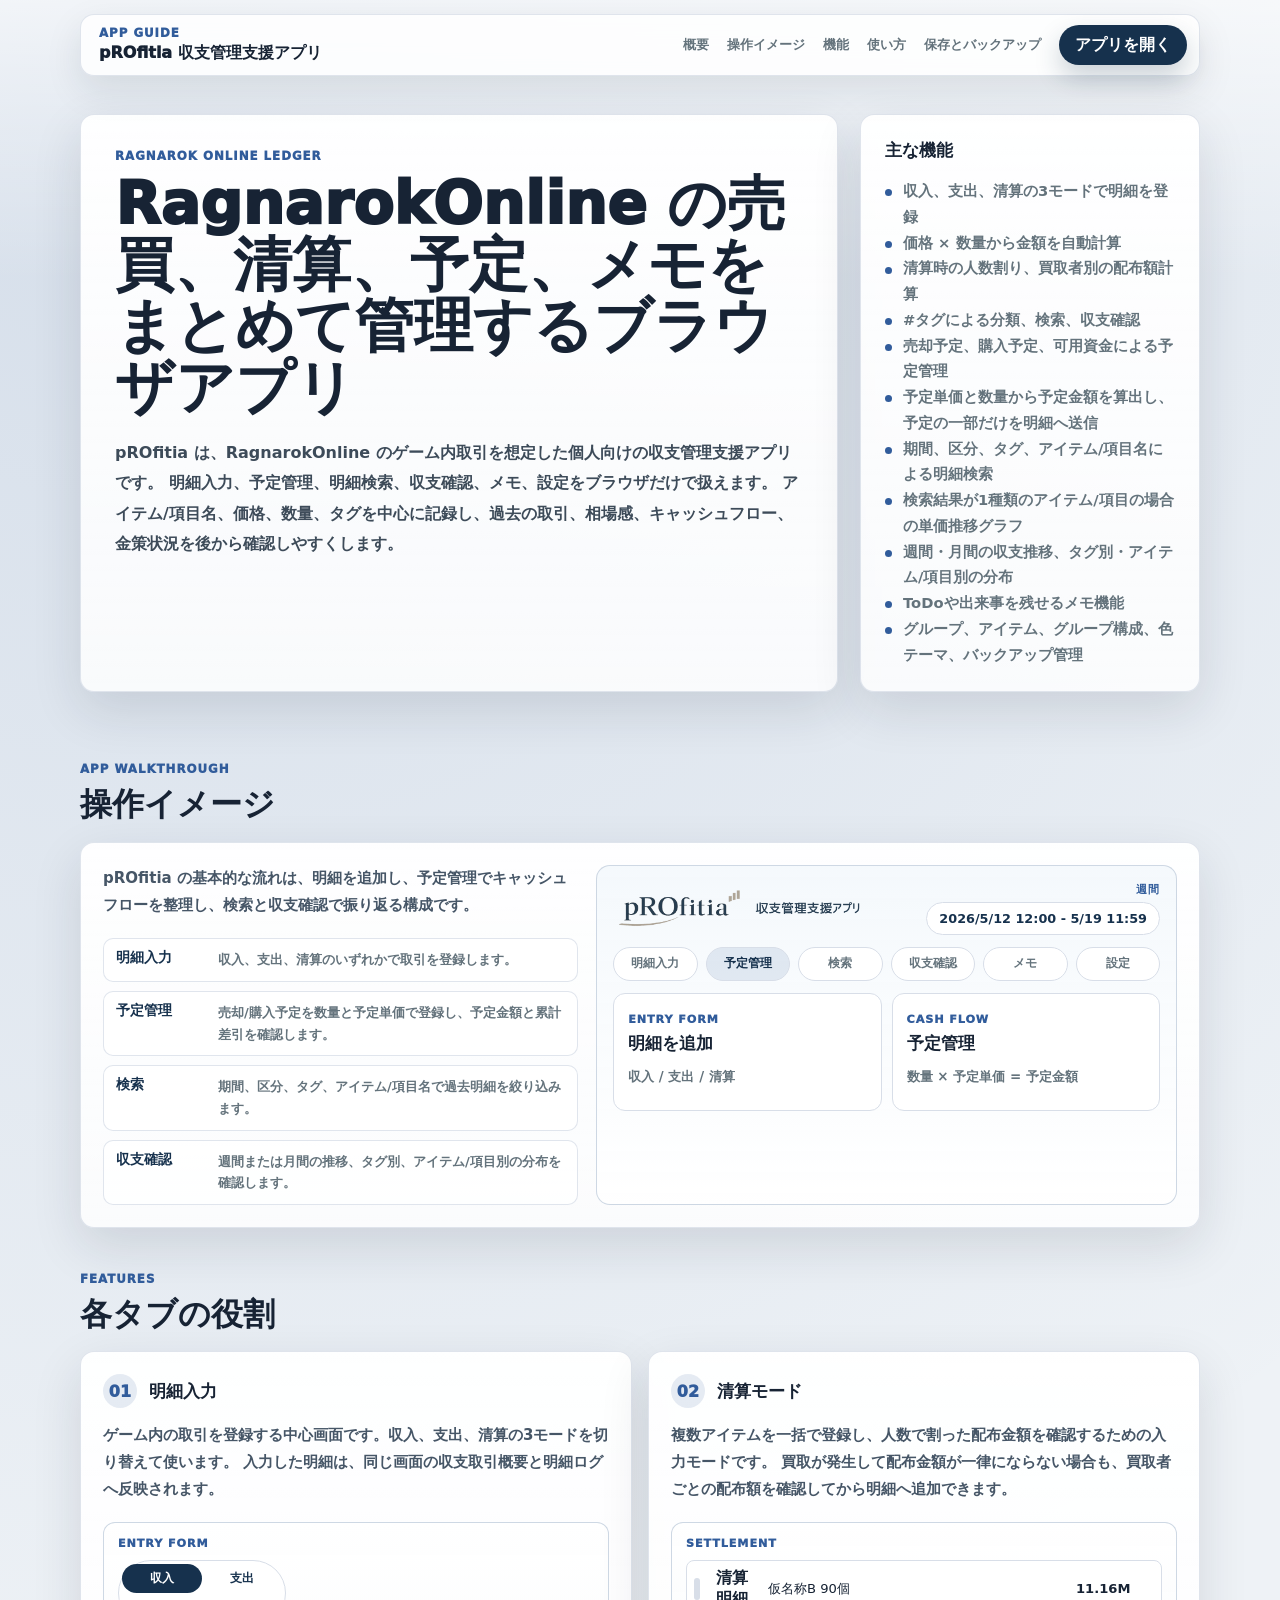
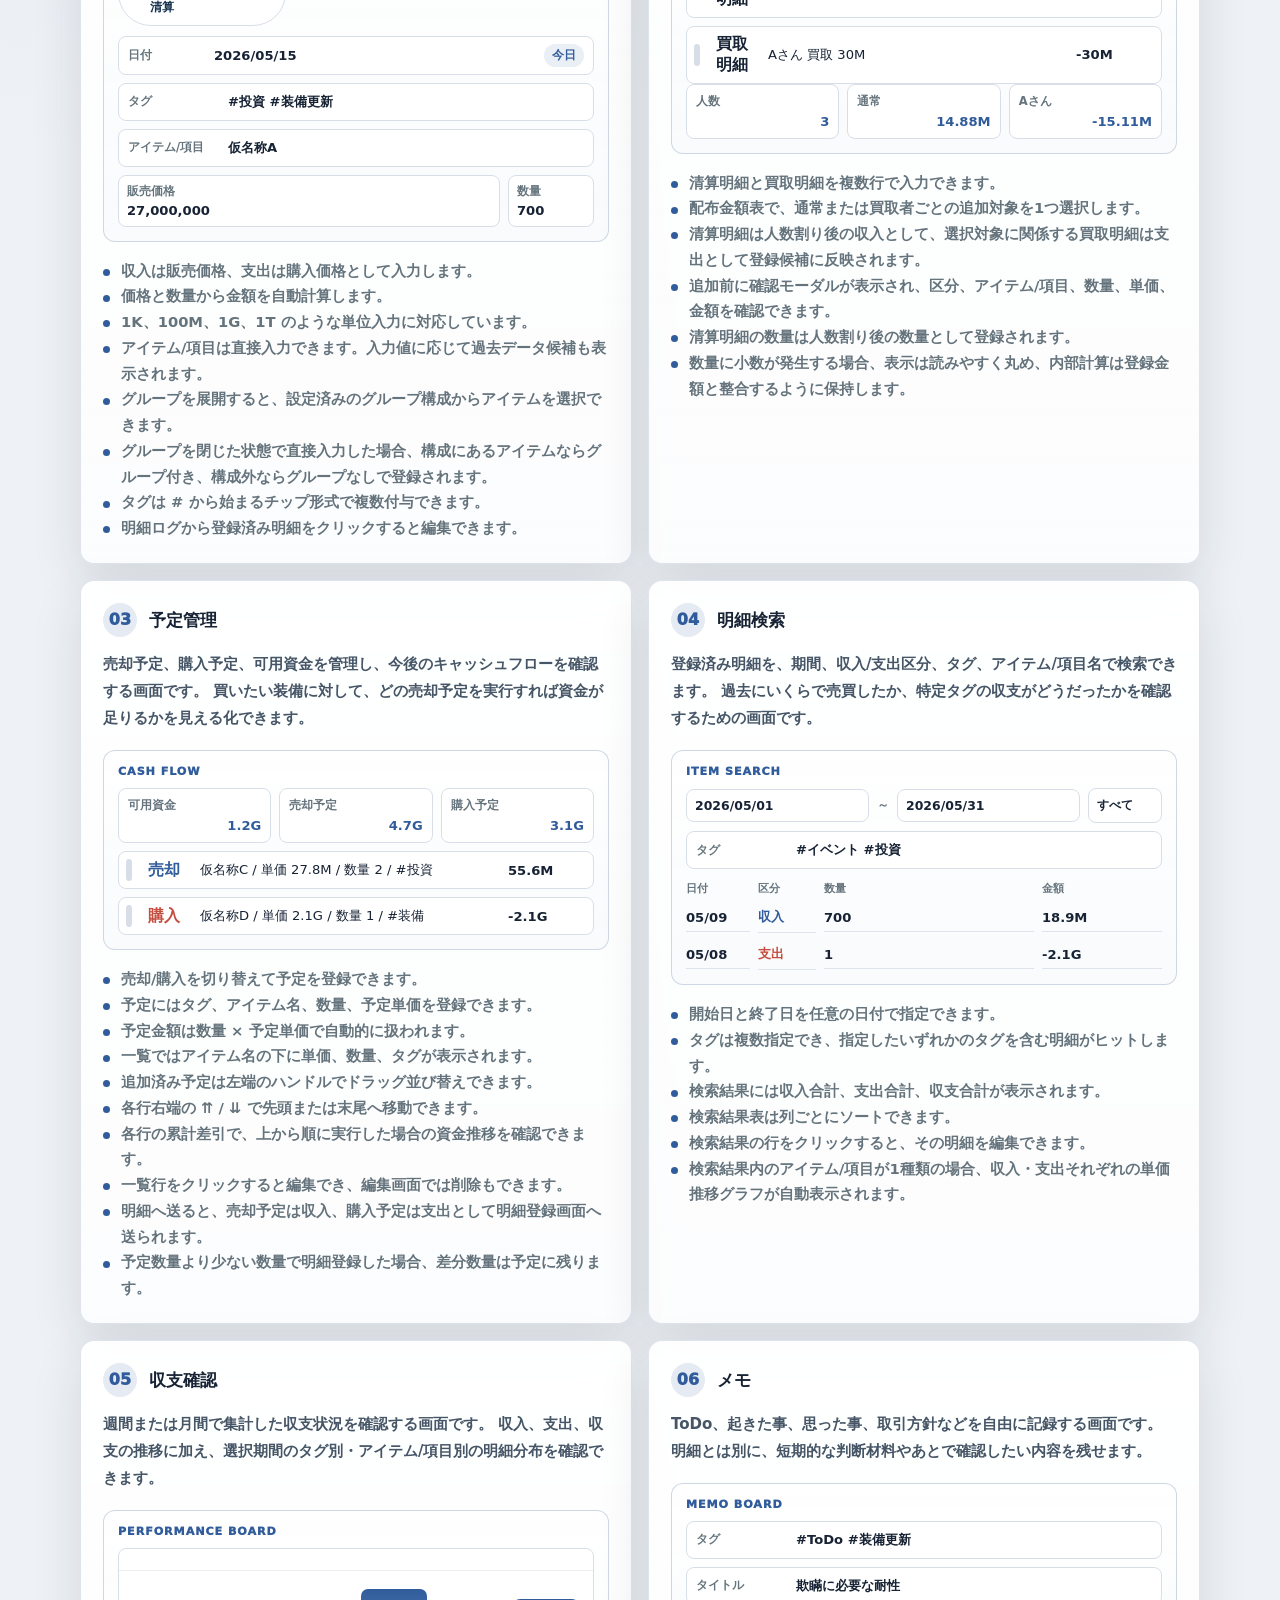
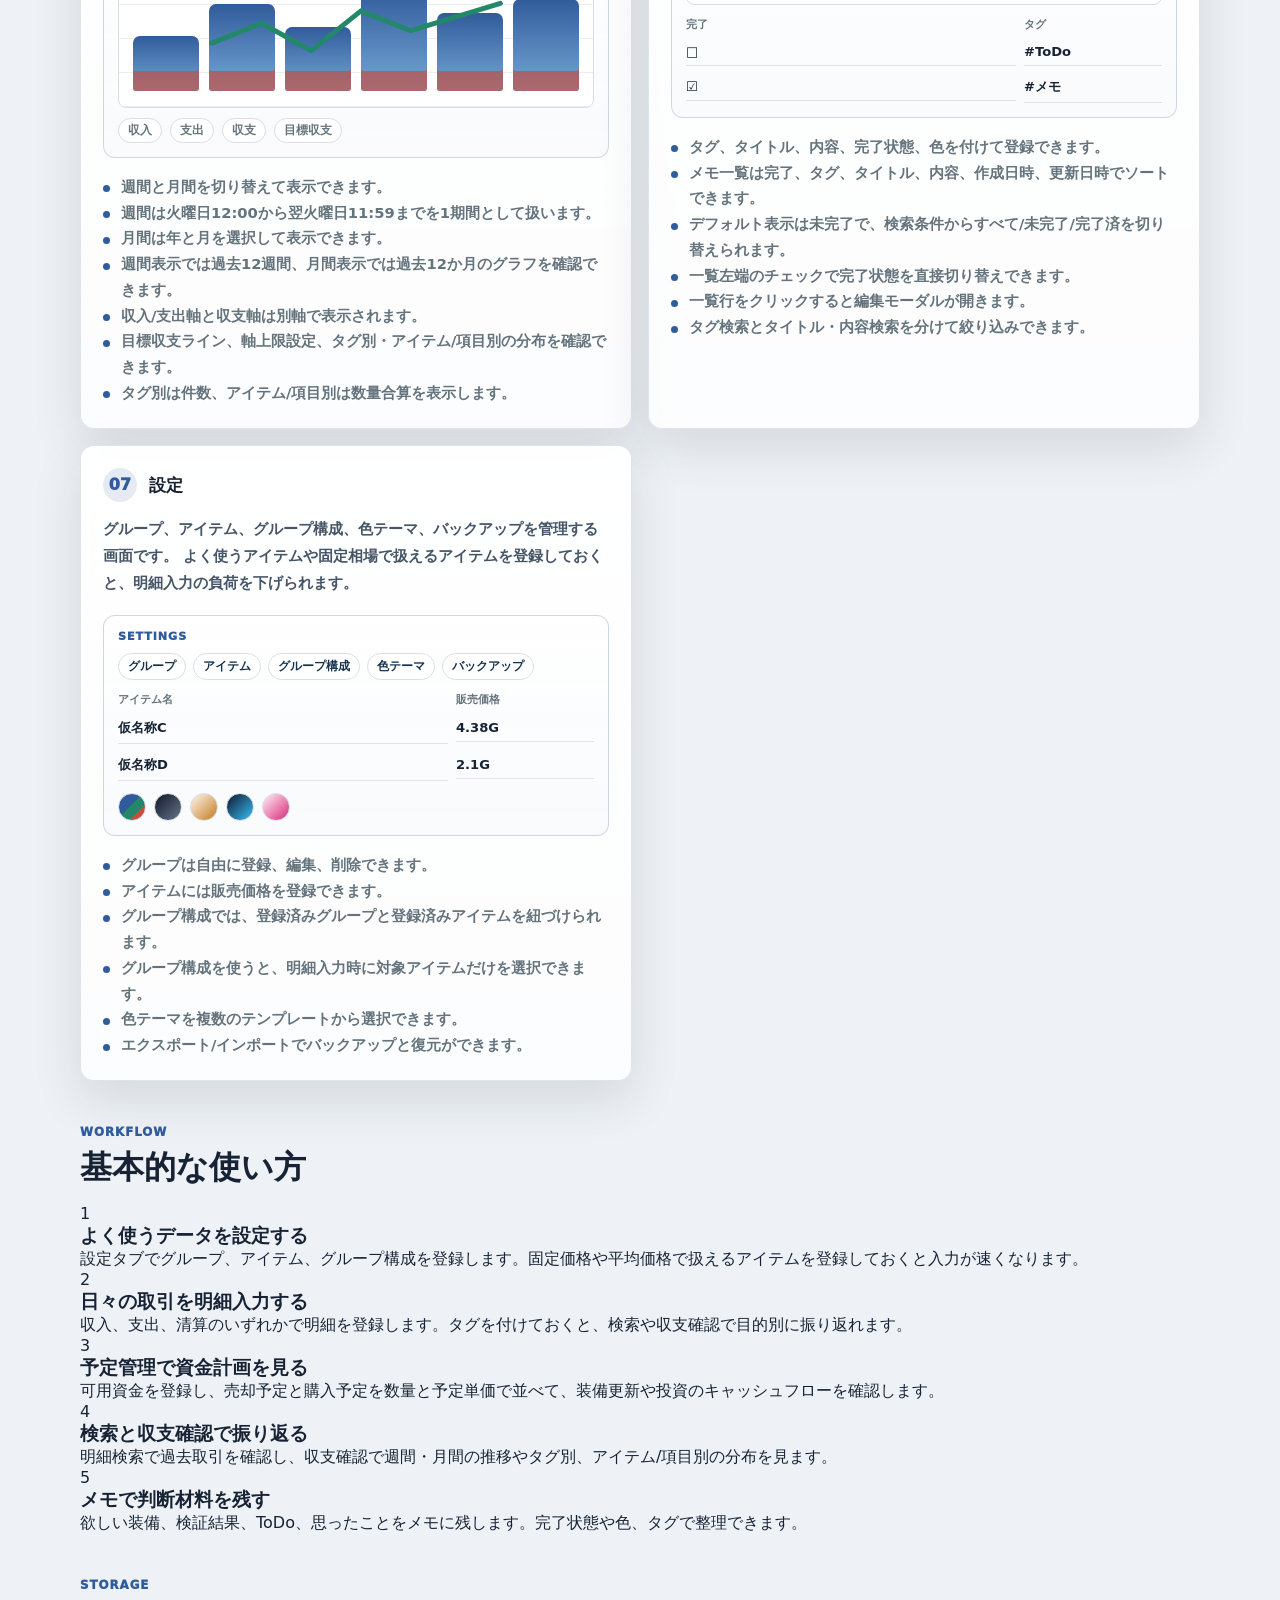
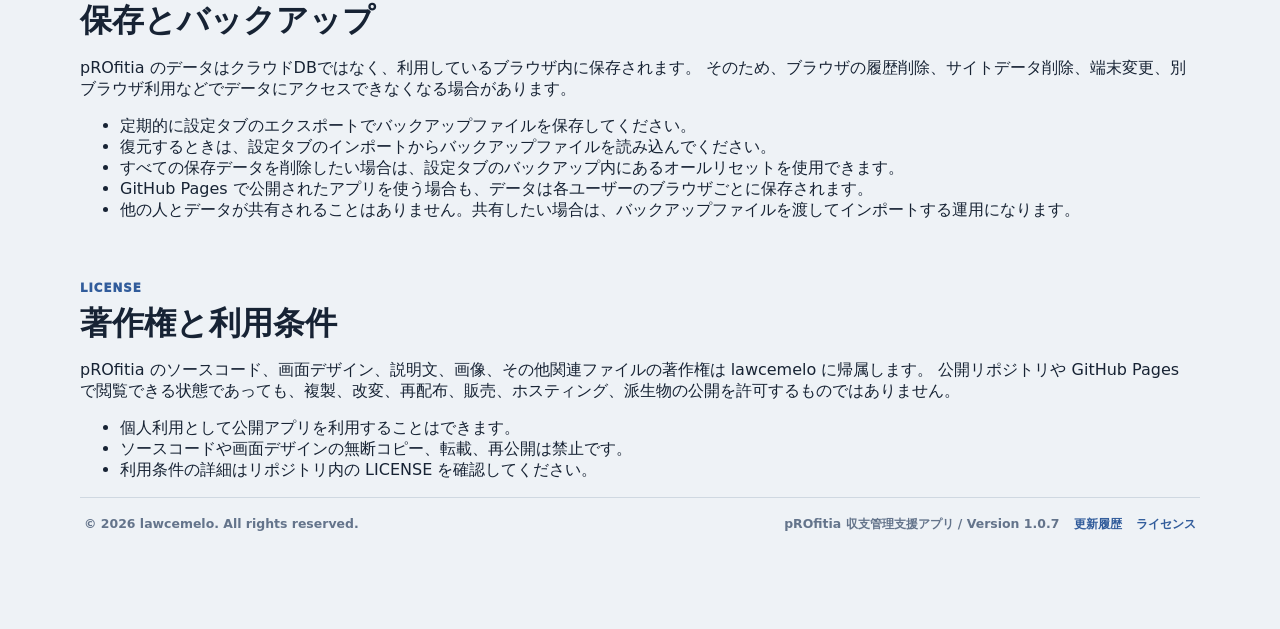
==== guide.html @ bfc89ab7 "Release version 1.0.7" ====
<!doctype html>
<html lang="ja">
  <head>
    <meta charset="utf-8" />
    <meta name="viewport" content="width=device-width, initial-scale=1" />
    <title>pROfitia 収支管理支援アプリ | 機能説明</title>
    <meta name="description" content="pROfitia 収支管理支援アプリの機能説明ページです。明細入力、予定管理、検索、収支確認、メモ、設定の使い方を確認できます。" />
    <meta property="og:title" content="pROfitia 収支管理支援アプリ | 機能説明" />
    <meta property="og:description" content="pROfitia 収支管理支援アプリの機能説明ページです。明細入力、予定管理、検索、収支確認、メモ、設定の使い方を確認できます。" />
    <meta property="og:type" content="website" />
    <meta property="og:url" content="https://lawcemelo.github.io/pROfitia/guide.html" />
    <meta property="og:image" content="https://lawcemelo.github.io/pROfitia/assets/ogp.png" />
    <meta property="og:image:width" content="1200" />
    <meta property="og:image:height" content="800" />
    <meta name="twitter:card" content="summary_large_image" />
    <meta name="twitter:title" content="pROfitia 収支管理支援アプリ | 機能説明" />
    <meta name="twitter:description" content="pROfitia 収支管理支援アプリの機能説明ページです。明細入力、予定管理、検索、収支確認、メモ、設定の使い方を確認できます。" />
    <meta name="twitter:image" content="https://lawcemelo.github.io/pROfitia/assets/ogp.png" />
    <link rel="icon" href="favicon.svg" type="image/svg+xml" />
    <link rel="stylesheet" href="lp.css" />
  </head>
  <body>
    <header class="guide-header">
      <a class="guide-brand" href="guide.html">
        <span>APP GUIDE</span>
        pROfitia 収支管理支援アプリ
      </a>
      <nav class="guide-nav" aria-label="機能説明メニュー">
        <a href="#overview">概要</a>
        <a href="#demo">操作イメージ</a>
        <a href="#features">機能</a>
        <a href="#workflow">使い方</a>
        <a href="#storage">保存とバックアップ</a>
      </nav>
      <a class="open-app-button" href="index.html">アプリを開く</a>
    </header>

    <main class="guide-shell">
      <section class="guide-hero" id="overview">
        <div class="guide-title">
          <p class="eyebrow">RAGNAROK ONLINE LEDGER</p>
          <h1>RagnarokOnline の売買、清算、予定、メモをまとめて管理するブラウザアプリ</h1>
          <p>
            pROfitia は、RagnarokOnline のゲーム内取引を想定した個人向けの収支管理支援アプリです。
            明細入力、予定管理、明細検索、収支確認、メモ、設定をブラウザだけで扱えます。
            アイテム/項目名、価格、数量、タグを中心に記録し、過去の取引、相場感、キャッシュフロー、金策状況を後から確認しやすくします。
          </p>
        </div>
        <aside class="quick-index" aria-label="主な機能">
          <h2>主な機能</h2>
          <ul>
            <li>収入、支出、清算の3モードで明細を登録</li>
            <li>価格 × 数量から金額を自動計算</li>
            <li>清算時の人数割り、買取者別の配布額計算</li>
            <li>#タグによる分類、検索、収支確認</li>
            <li>売却予定、購入予定、可用資金による予定管理</li>
            <li>予定単価と数量から予定金額を算出し、予定の一部だけを明細へ送信</li>
            <li>期間、区分、タグ、アイテム/項目名による明細検索</li>
            <li>検索結果が1種類のアイテム/項目の場合の単価推移グラフ</li>
            <li>週間・月間の収支推移、タグ別・アイテム/項目別の分布</li>
            <li>ToDoや出来事を残せるメモ機能</li>
            <li>グループ、アイテム、グループ構成、色テーマ、バックアップ管理</li>
          </ul>
        </aside>
      </section>

      <section class="guide-section" id="demo">
        <div class="section-heading">
          <p class="eyebrow">APP WALKTHROUGH</p>
          <h2>操作イメージ</h2>
        </div>
        <div class="demo-panel">
          <div>
            <p>
              pROfitia の基本的な流れは、明細を追加し、予定管理でキャッシュフローを整理し、検索と収支確認で振り返る構成です。
            </p>
            <ol class="demo-steps">
              <li><b>明細入力</b><span>収入、支出、清算のいずれかで取引を登録します。</span></li>
              <li><b>予定管理</b><span>売却/購入予定を数量と予定単価で登録し、予定金額と累計差引を確認します。</span></li>
              <li><b>検索</b><span>期間、区分、タグ、アイテム/項目名で過去明細を絞り込みます。</span></li>
              <li><b>収支確認</b><span>週間または月間の推移、タグ別、アイテム/項目別の分布を確認します。</span></li>
            </ol>
          </div>
          <div class="demo-app-frame" aria-label="アプリ画面だけを切り出した操作イメージ">
            <div class="demo-app-header">
              <img src="assets/profitia-title.png" alt="pROfitia" />
              <div><span>週間</span><b>2026/5/12 12:00 - 5/19 11:59</b></div>
            </div>
            <div class="demo-tabs">
              <b>明細入力</b><b>予定管理</b><b>検索</b><b>収支確認</b><b>メモ</b><b>設定</b>
            </div>
            <div class="demo-grid">
              <section>
                <small>ENTRY FORM</small>
                <strong>明細を追加</strong>
                <p>収入 / 支出 / 清算</p>
              </section>
              <section>
                <small>CASH FLOW</small>
                <strong>予定管理</strong>
                <p>数量 × 予定単価 = 予定金額</p>
              </section>
            </div>
          </div>
        </div>
      </section>

      <section class="guide-section" id="features">
        <div class="section-heading">
          <p class="eyebrow">FEATURES</p>
          <h2>各タブの役割</h2>
        </div>

        <div class="tab-guide-grid">
          <article class="guide-card">
            <div class="card-head">
              <span>01</span>
              <h3>明細入力</h3>
            </div>
            <p>
              ゲーム内の取引を登録する中心画面です。収入、支出、清算の3モードを切り替えて使います。
              入力した明細は、同じ画面の収支取引概要と明細ログへ反映されます。
            </p>
            <div class="ui-shot entry-shot" aria-label="明細入力画面のイメージ">
              <div class="shot-title">ENTRY FORM</div>
              <div class="shot-toggle"><b>収入</b><span>支出</span><span>清算</span></div>
              <div class="shot-row"><span>日付</span><b>2026/05/15</b><em>今日</em></div>
              <div class="shot-row wide"><span>タグ</span><b>#投資 #装備更新</b></div>
              <div class="shot-row wide"><span>アイテム/項目</span><b>仮名称A</b></div>
              <div class="shot-split">
                <div><span>販売価格</span><b>27,000,000</b></div>
                <div><span>数量</span><b>700</b></div>
              </div>
            </div>
            <ul>
              <li>収入は販売価格、支出は購入価格として入力します。</li>
              <li>価格と数量から金額を自動計算します。</li>
              <li>1K、100M、1G、1T のような単位入力に対応しています。</li>
              <li>アイテム/項目は直接入力できます。入力値に応じて過去データ候補も表示されます。</li>
              <li>グループを展開すると、設定済みのグループ構成からアイテムを選択できます。</li>
              <li>グループを閉じた状態で直接入力した場合、構成にあるアイテムならグループ付き、構成外ならグループなしで登録されます。</li>
              <li>タグは # から始まるチップ形式で複数付与できます。</li>
              <li>明細ログから登録済み明細をクリックすると編集できます。</li>
            </ul>
          </article>

          <article class="guide-card">
            <div class="card-head">
              <span>02</span>
              <h3>清算モード</h3>
            </div>
            <p>
              複数アイテムを一括で登録し、人数で割った配布金額を確認するための入力モードです。
              買取が発生して配布金額が一律にならない場合も、買取者ごとの配布額を確認してから明細へ追加できます。
            </p>
            <div class="ui-shot plan-shot" aria-label="清算モードのイメージ">
              <div class="shot-title">SETTLEMENT</div>
              <div class="shot-plan-row"><i></i><b>清算明細</b><span>仮名称B 90個</span><strong>11.16M</strong></div>
              <div class="shot-plan-row"><i></i><b>買取明細</b><span>Aさん 買取 30M</span><strong>-30M</strong></div>
              <div class="shot-total-grid">
                <div><span>人数</span><b>3</b></div>
                <div><span>通常</span><b>14.88M</b></div>
                <div><span>Aさん</span><b class="red">-15.11M</b></div>
              </div>
            </div>
            <ul>
              <li>清算明細と買取明細を複数行で入力できます。</li>
              <li>配布金額表で、通常または買取者ごとの追加対象を1つ選択します。</li>
              <li>清算明細は人数割り後の収入として、選択対象に関係する買取明細は支出として登録候補に反映されます。</li>
              <li>追加前に確認モーダルが表示され、区分、アイテム/項目、数量、単価、金額を確認できます。</li>
              <li>清算明細の数量は人数割り後の数量として登録されます。</li>
              <li>数量に小数が発生する場合、表示は読みやすく丸め、内部計算は登録金額と整合するように保持します。</li>
            </ul>
          </article>

          <article class="guide-card">
            <div class="card-head">
              <span>03</span>
              <h3>予定管理</h3>
            </div>
            <p>
              売却予定、購入予定、可用資金を管理し、今後のキャッシュフローを確認する画面です。
              買いたい装備に対して、どの売却予定を実行すれば資金が足りるかを見える化できます。
            </p>
            <div class="ui-shot plan-shot" aria-label="予定管理画面のイメージ">
              <div class="shot-title">CASH FLOW</div>
              <div class="shot-total-grid">
                <div><span>可用資金</span><b class="blue">1.2G</b></div>
                <div><span>売却予定</span><b>4.7G</b></div>
                <div><span>購入予定</span><b class="red">3.1G</b></div>
              </div>
              <div class="shot-plan-row"><i></i><b class="blue">売却</b><span>仮名称C / 単価 27.8M / 数量 2 / #投資</span><strong>55.6M</strong></div>
              <div class="shot-plan-row"><i></i><b class="red">購入</b><span>仮名称D / 単価 2.1G / 数量 1 / #装備</span><strong>-2.1G</strong></div>
            </div>
            <ul>
              <li>売却/購入を切り替えて予定を登録できます。</li>
              <li>予定にはタグ、アイテム名、数量、予定単価を登録できます。</li>
              <li>予定金額は数量 × 予定単価で自動的に扱われます。</li>
              <li>一覧ではアイテム名の下に単価、数量、タグが表示されます。</li>
              <li>追加済み予定は左端のハンドルでドラッグ並び替えできます。</li>
              <li>各行右端の ⇈ / ⇊ で先頭または末尾へ移動できます。</li>
              <li>各行の累計差引で、上から順に実行した場合の資金推移を確認できます。</li>
              <li>一覧行をクリックすると編集でき、編集画面では削除もできます。</li>
              <li>明細へ送ると、売却予定は収入、購入予定は支出として明細登録画面へ送られます。</li>
              <li>予定数量より少ない数量で明細登録した場合、差分数量は予定に残ります。</li>
            </ul>
          </article>

          <article class="guide-card">
            <div class="card-head">
              <span>04</span>
              <h3>明細検索</h3>
            </div>
            <p>
              登録済み明細を、期間、収入/支出区分、タグ、アイテム/項目名で検索できます。
              過去にいくらで売買したか、特定タグの収支がどうだったかを確認するための画面です。
            </p>
            <div class="ui-shot search-shot" aria-label="明細検索画面のイメージ">
              <div class="shot-title">ITEM SEARCH</div>
              <div class="shot-filters">
                <b>2026/05/01</b><span>～</span><b>2026/05/31</b><b>すべて</b>
              </div>
              <div class="shot-row wide"><span>タグ</span><b>#イベント #投資</b></div>
              <div class="shot-table">
                <span>日付</span><span>区分</span><span>数量</span><span>金額</span>
                <b>05/09</b><b class="blue">収入</b><b>700</b><b>18.9M</b>
                <b>05/08</b><b class="red">支出</b><b>1</b><b>-2.1G</b>
              </div>
            </div>
            <ul>
              <li>開始日と終了日を任意の日付で指定できます。</li>
              <li>タグは複数指定でき、指定したいずれかのタグを含む明細がヒットします。</li>
              <li>検索結果には収入合計、支出合計、収支合計が表示されます。</li>
              <li>検索結果表は列ごとにソートできます。</li>
              <li>検索結果の行をクリックすると、その明細を編集できます。</li>
              <li>検索結果内のアイテム/項目が1種類の場合、収入・支出それぞれの単価推移グラフが自動表示されます。</li>
            </ul>
          </article>

          <article class="guide-card">
            <div class="card-head">
              <span>05</span>
              <h3>収支確認</h3>
            </div>
            <p>
              週間または月間で集計した収支状況を確認する画面です。
              収入、支出、収支の推移に加え、選択期間のタグ別・アイテム/項目別の明細分布を確認できます。
            </p>
            <div class="ui-shot chart-shot" aria-label="収支確認画面のイメージ">
              <div class="shot-title">PERFORMANCE BOARD</div>
              <div class="mini-chart">
                <i style="height: 44%"></i>
                <i style="height: 70%"></i>
                <i style="height: 52%"></i>
                <i style="height: 82%"></i>
                <i style="height: 63%"></i>
                <i style="height: 74%"></i>
                <svg viewBox="0 0 240 90" aria-hidden="true">
                  <polyline points="4,58 44,42 84,64 124,32 164,48 236,26" />
                </svg>
              </div>
              <div class="shot-legend"><span>収入</span><span>支出</span><span>収支</span><span>目標収支</span></div>
            </div>
            <ul>
              <li>週間と月間を切り替えて表示できます。</li>
              <li>週間は火曜日12:00から翌火曜日11:59までを1期間として扱います。</li>
              <li>月間は年と月を選択して表示できます。</li>
              <li>週間表示では過去12週間、月間表示では過去12か月のグラフを確認できます。</li>
              <li>収入/支出軸と収支軸は別軸で表示されます。</li>
              <li>目標収支ライン、軸上限設定、タグ別・アイテム/項目別の分布を確認できます。</li>
              <li>タグ別は件数、アイテム/項目別は数量合算を表示します。</li>
            </ul>
          </article>

          <article class="guide-card">
            <div class="card-head">
              <span>06</span>
              <h3>メモ</h3>
            </div>
            <p>
              ToDo、起きた事、思った事、取引方針などを自由に記録する画面です。
              明細とは別に、短期的な判断材料やあとで確認したい内容を残せます。
            </p>
            <div class="ui-shot settings-shot" aria-label="メモ画面のイメージ">
              <div class="shot-title">MEMO BOARD</div>
              <div class="shot-row wide"><span>タグ</span><b>#ToDo #装備更新</b></div>
              <div class="shot-row wide"><span>タイトル</span><b>欺瞞に必要な耐性</b></div>
              <div class="shot-table compact">
                <span>完了</span><span>タグ</span>
                <b>□</b><b>#ToDo</b>
                <b>☑</b><b>#メモ</b>
              </div>
            </div>
            <ul>
              <li>タグ、タイトル、内容、完了状態、色を付けて登録できます。</li>
              <li>メモ一覧は完了、タグ、タイトル、内容、作成日時、更新日時でソートできます。</li>
              <li>デフォルト表示は未完了で、検索条件からすべて/未完了/完了済を切り替えられます。</li>
              <li>一覧左端のチェックで完了状態を直接切り替えできます。</li>
              <li>一覧行をクリックすると編集モーダルが開きます。</li>
              <li>タグ検索とタイトル・内容検索を分けて絞り込みできます。</li>
            </ul>
          </article>

          <article class="guide-card">
            <div class="card-head">
              <span>07</span>
              <h3>設定</h3>
            </div>
            <p>
              グループ、アイテム、グループ構成、色テーマ、バックアップを管理する画面です。
              よく使うアイテムや固定相場で扱えるアイテムを登録しておくと、明細入力の負荷を下げられます。
            </p>
            <div class="ui-shot settings-shot" aria-label="設定画面のイメージ">
              <div class="shot-title">SETTINGS</div>
              <div class="settings-rail"><b>グループ</b><b>アイテム</b><b>グループ構成</b><b>色テーマ</b><b>バックアップ</b></div>
              <div class="shot-table compact">
                <span>アイテム名</span><span>販売価格</span>
                <b>仮名称C</b><b>4.38G</b>
                <b>仮名称D</b><b>2.1G</b>
              </div>
              <div class="theme-dots"><i></i><i></i><i></i><i></i><i></i></div>
            </div>
            <ul>
              <li>グループは自由に登録、編集、削除できます。</li>
              <li>アイテムには販売価格を登録できます。</li>
              <li>グループ構成では、登録済みグループと登録済みアイテムを紐づけられます。</li>
              <li>グループ構成を使うと、明細入力時に対象アイテムだけを選択できます。</li>
              <li>色テーマを複数のテンプレートから選択できます。</li>
              <li>エクスポート/インポートでバックアップと復元ができます。</li>
            </ul>
          </article>
        </div>
      </section>

      <section class="guide-section" id="workflow">
        <div class="section-heading">
          <p class="eyebrow">WORKFLOW</p>
          <h2>基本的な使い方</h2>
        </div>
        <div class="workflow-list">
          <article>
            <span>1</span>
            <h3>よく使うデータを設定する</h3>
            <p>設定タブでグループ、アイテム、グループ構成を登録します。固定価格や平均価格で扱えるアイテムを登録しておくと入力が速くなります。</p>
          </article>
          <article>
            <span>2</span>
            <h3>日々の取引を明細入力する</h3>
            <p>収入、支出、清算のいずれかで明細を登録します。タグを付けておくと、検索や収支確認で目的別に振り返れます。</p>
          </article>
          <article>
            <span>3</span>
            <h3>予定管理で資金計画を見る</h3>
            <p>可用資金を登録し、売却予定と購入予定を数量と予定単価で並べて、装備更新や投資のキャッシュフローを確認します。</p>
          </article>
          <article>
            <span>4</span>
            <h3>検索と収支確認で振り返る</h3>
            <p>明細検索で過去取引を確認し、収支確認で週間・月間の推移やタグ別、アイテム/項目別の分布を見ます。</p>
          </article>
          <article>
            <span>5</span>
            <h3>メモで判断材料を残す</h3>
            <p>欲しい装備、検証結果、ToDo、思ったことをメモに残します。完了状態や色、タグで整理できます。</p>
          </article>
        </div>
      </section>

      <section class="guide-section" id="storage">
        <div class="section-heading">
          <p class="eyebrow">STORAGE</p>
          <h2>保存とバックアップ</h2>
        </div>
        <div class="storage-panel">
          <p>
            pROfitia のデータはクラウドDBではなく、利用しているブラウザ内に保存されます。
            そのため、ブラウザの履歴削除、サイトデータ削除、端末変更、別ブラウザ利用などでデータにアクセスできなくなる場合があります。
          </p>
          <ul>
            <li>定期的に設定タブのエクスポートでバックアップファイルを保存してください。</li>
            <li>復元するときは、設定タブのインポートからバックアップファイルを読み込んでください。</li>
            <li>すべての保存データを削除したい場合は、設定タブのバックアップ内にあるオールリセットを使用できます。</li>
            <li>GitHub Pages で公開されたアプリを使う場合も、データは各ユーザーのブラウザごとに保存されます。</li>
            <li>他の人とデータが共有されることはありません。共有したい場合は、バックアップファイルを渡してインポートする運用になります。</li>
          </ul>
        </div>
      </section>

      <section class="guide-section" id="license">
        <div class="section-heading">
          <p class="eyebrow">LICENSE</p>
          <h2>著作権と利用条件</h2>
        </div>
        <div class="storage-panel">
          <p>
            pROfitia のソースコード、画面デザイン、説明文、画像、その他関連ファイルの著作権は lawcemelo に帰属します。
            公開リポジトリや GitHub Pages で閲覧できる状態であっても、複製、改変、再配布、販売、ホスティング、派生物の公開を許可するものではありません。
          </p>
          <ul>
            <li>個人利用として公開アプリを利用することはできます。</li>
            <li>ソースコードや画面デザインの無断コピー、転載、再公開は禁止です。</li>
            <li>利用条件の詳細はリポジトリ内の LICENSE を確認してください。</li>
          </ul>
        </div>
      </section>

      <footer class="guide-footer">
        <span>© 2026 lawcemelo. All rights reserved.</span>
        <span>
          pROfitia 収支管理支援アプリ / Version 1.0.7
          <a href="https://github.com/lawcemelo/pROfitia/blob/main/CHANGELOG.md" target="_blank" rel="noopener noreferrer">更新履歴</a>
          <a href="https://github.com/lawcemelo/pROfitia/blob/main/LICENSE" target="_blank" rel="noopener noreferrer">ライセンス</a>
        </span>
      </footer>
    </main>
  </body>
</html>
---- lp.css ----
:root {
  color-scheme: light;
  --bg: #eef2f6;
  --panel: #ffffff;
  --ink: #172334;
  --muted: #64737c;
  --line: #d8dee8;
  --blue: #315c9b;
  --blue-dark: #16314d;
  --green: #23876a;
  --red: #c44d3f;
  --amber: #c57a21;
  --shadow: 0 18px 50px rgba(23, 35, 52, 0.12);
  font-family:
    "Yu Gothic", "Hiragino Kaku Gothic ProN", Meiryo, system-ui, sans-serif;
}

* {
  box-sizing: border-box;
}

html {
  scroll-behavior: smooth;
}

body {
  margin: 0;
  min-height: 100vh;
  background:
    linear-gradient(180deg, rgba(255, 255, 255, 0.68), transparent 280px),
    radial-gradient(circle at 14% 0%, rgba(49, 92, 155, 0.14), transparent 32%),
    var(--bg);
  color: var(--ink);
}

a {
  color: inherit;
  text-decoration: none;
}

.guide-header {
  position: sticky;
  top: 14px;
  z-index: 10;
  width: min(1120px, calc(100% - 32px));
  min-height: 62px;
  margin: 14px auto 0;
  border: 1px solid rgba(216, 222, 232, 0.82);
  border-radius: 14px;
  background: rgba(255, 255, 255, 0.84);
  box-shadow: 0 14px 36px rgba(23, 35, 52, 0.1);
  backdrop-filter: blur(18px);
  display: grid;
  grid-template-columns: minmax(0, 1fr) auto auto;
  gap: 18px;
  align-items: center;
  padding: 10px 12px 10px 18px;
}

.guide-brand {
  display: grid;
  gap: 3px;
  font-weight: 950;
  white-space: nowrap;
}

.guide-brand span,
.eyebrow {
  color: var(--blue);
  font-size: 0.74rem;
  font-weight: 950;
  letter-spacing: 0.08em;
}

.guide-nav {
  display: flex;
  gap: 18px;
  color: var(--muted);
  font-size: 0.84rem;
  font-weight: 900;
}

.guide-nav a:hover {
  color: var(--blue);
}

.open-app-button {
  display: inline-flex;
  align-items: center;
  justify-content: center;
  min-height: 40px;
  border-radius: 999px;
  background: var(--blue-dark);
  color: white;
  box-shadow: 0 12px 26px rgba(22, 49, 77, 0.22);
  padding: 0 16px;
  font-weight: 900;
  white-space: nowrap;
}

.open-app-button.large {
  min-height: 46px;
  padding: 0 22px;
}

.guide-shell {
  width: min(1120px, calc(100% - 32px));
  margin: 0 auto;
  padding: 38px 0 96px;
}

.guide-hero {
  display: grid;
  grid-template-columns: minmax(0, 1fr) 340px;
  gap: 22px;
  align-items: stretch;
  margin-bottom: 26px;
}

.guide-title,
.quick-index,
.guide-card,
.tips-list article,
.storage-section {
  border: 1px solid rgba(216, 222, 232, 0.82);
  border-radius: 14px;
  background:
    linear-gradient(180deg, rgba(255, 255, 255, 0.96), rgba(255, 255, 255, 0.82));
  box-shadow: var(--shadow);
}

.guide-title {
  padding: 34px;
}

h1,
h2,
h3,
p {
  margin: 0;
}

h1 {
  width: min(760px, 100%);
  margin-top: 10px;
  font-size: clamp(2rem, 4.6vw, 4.2rem);
  line-height: 1.04;
  letter-spacing: 0;
  font-weight: 950;
}

.guide-title p:last-child,
.storage-section p {
  width: min(720px, 100%);
  margin-top: 20px;
  color: #3d4b59;
  font-size: 1rem;
  line-height: 1.9;
  font-weight: 700;
}

.quick-index {
  padding: 24px;
}

.quick-index h2 {
  font-size: 1.05rem;
}

.quick-index ul,
.guide-card ul {
  margin: 16px 0 0;
  padding: 0;
  list-style: none;
}

.quick-index li,
.guide-card li {
  position: relative;
  padding-left: 18px;
  color: var(--muted);
  line-height: 1.75;
  font-size: 0.92rem;
  font-weight: 800;
}

.quick-index li::before,
.guide-card li::before {
  content: "";
  position: absolute;
  top: 0.78em;
  left: 0;
  width: 7px;
  height: 7px;
  border-radius: 999px;
  background: var(--blue);
}

.guide-section {
  padding-top: 44px;
}

.demo-panel {
  display: grid;
  grid-template-columns: minmax(0, 0.9fr) minmax(420px, 1.1fr);
  gap: 18px;
  align-items: stretch;
  border: 1px solid rgba(216, 222, 232, 0.82);
  border-radius: 14px;
  background:
    linear-gradient(180deg, rgba(255, 255, 255, 0.96), rgba(255, 255, 255, 0.84));
  box-shadow: var(--shadow);
  padding: 22px;
}

.demo-panel p {
  color: #465667;
  line-height: 1.85;
  font-size: 0.94rem;
  font-weight: 750;
}

.demo-steps {
  display: grid;
  gap: 9px;
  margin: 18px 0 0;
  padding: 0;
  list-style: none;
}

.demo-steps li {
  display: grid;
  grid-template-columns: 92px minmax(0, 1fr);
  gap: 10px;
  align-items: start;
  border: 1px solid rgba(216, 222, 232, 0.78);
  border-radius: 10px;
  background: rgba(255, 255, 255, 0.78);
  padding: 10px 12px;
}

.demo-steps b {
  color: var(--blue-dark);
  font-size: 0.86rem;
  font-weight: 950;
}

.demo-steps span {
  color: var(--muted);
  font-size: 0.82rem;
  line-height: 1.65;
  font-weight: 800;
}

.demo-app-frame {
  display: grid;
  gap: 12px;
  align-content: start;
  border: 1px solid rgba(202, 213, 226, 0.92);
  border-radius: 14px;
  background:
    linear-gradient(180deg, rgba(243, 248, 252, 0.88), rgba(255, 255, 255, 0.94));
  padding: 16px;
  overflow: hidden;
}

.demo-app-header {
  display: grid;
  grid-template-columns: minmax(190px, 260px) minmax(0, 1fr);
  gap: 16px;
  align-items: center;
}

.demo-app-header img {
  display: block;
  width: 100%;
  min-width: 0;
}

.demo-app-header div {
  display: grid;
  gap: 5px;
  justify-items: end;
}

.demo-app-header span,
.demo-grid small {
  color: var(--blue);
  font-size: 0.7rem;
  font-weight: 950;
  letter-spacing: 0.08em;
  text-transform: uppercase;
}

.demo-app-header b {
  max-width: 100%;
  border: 1px solid var(--line);
  border-radius: 999px;
  background: white;
  color: var(--blue-dark);
  padding: 8px 12px;
  font-size: 0.8rem;
  overflow: hidden;
  text-overflow: ellipsis;
  white-space: nowrap;
}

.demo-tabs {
  display: grid;
  grid-template-columns: repeat(6, minmax(0, 1fr));
  gap: 8px;
}

.demo-tabs b {
  display: grid;
  place-items: center;
  min-height: 34px;
  border: 1px solid var(--line);
  border-radius: 999px;
  background: white;
  color: var(--muted);
  font-size: 0.78rem;
  font-weight: 950;
}

.demo-tabs b:nth-child(2) {
  background: rgba(49, 92, 155, 0.12);
  color: var(--blue-dark);
}

.demo-grid {
  display: grid;
  grid-template-columns: minmax(0, 1fr) minmax(0, 1fr);
  gap: 10px;
}

.demo-grid section {
  min-height: 118px;
  border: 1px solid var(--line);
  border-radius: 12px;
  background: white;
  padding: 14px;
}

.demo-grid strong {
  display: block;
  margin-top: 5px;
  font-size: 1.05rem;
  font-weight: 950;
}

.demo-grid p {
  margin-top: 10px;
  color: var(--muted);
  font-size: 0.84rem;
  font-weight: 850;
}

.section-heading {
  display: grid;
  gap: 9px;
  margin-bottom: 18px;
}

.section-heading h2,
.storage-section h2 {
  font-size: clamp(1.45rem, 2.5vw, 2.1rem);
  line-height: 1.2;
  letter-spacing: 0;
}

.tab-guide-grid {
  display: grid;
  grid-template-columns: repeat(2, minmax(0, 1fr));
  gap: 16px;
}

.guide-card {
  padding: 22px;
}

.card-head {
  display: flex;
  align-items: center;
  gap: 12px;
}

.card-head span {
  display: inline-grid;
  place-items: center;
  width: 34px;
  height: 34px;
  border-radius: 999px;
  background: rgba(49, 92, 155, 0.12);
  color: var(--blue);
  font-weight: 950;
}

.card-head h3,
.tips-list h3 {
  font-size: 1.08rem;
}

.guide-card p,
.tips-list p {
  margin-top: 14px;
  color: #465667;
  line-height: 1.8;
  font-size: 0.94rem;
  font-weight: 700;
}

.ui-shot {
  margin-top: 18px;
  border: 1px solid rgba(202, 213, 226, 0.92);
  border-radius: 12px;
  background:
    linear-gradient(180deg, rgba(255, 255, 255, 0.94), rgba(248, 250, 252, 0.92));
  box-shadow: inset 0 1px 0 rgba(255, 255, 255, 0.9);
  padding: 14px;
  overflow: hidden;
}

.shot-title {
  color: var(--blue);
  font-size: 0.7rem;
  font-weight: 950;
  letter-spacing: 0.08em;
  margin-bottom: 10px;
}

.shot-toggle {
  display: grid;
  grid-template-columns: repeat(2, 1fr);
  width: 168px;
  border: 1px solid var(--line);
  border-radius: 999px;
  padding: 3px;
  background: white;
  margin-bottom: 10px;
  font-size: 0.78rem;
  font-weight: 900;
  text-align: center;
}

.shot-toggle b {
  border-radius: 999px;
  background: var(--blue-dark);
  color: white;
  padding: 6px 0;
}

.shot-toggle span {
  color: var(--blue-dark);
  padding: 6px 0;
}

.shot-row,
.shot-split > div,
.shot-filters b,
.shot-plan-row,
.shot-note {
  border: 1px solid var(--line);
  border-radius: 8px;
  background: white;
}

.shot-row {
  display: grid;
  grid-template-columns: 78px minmax(0, 1fr) auto;
  gap: 8px;
  align-items: center;
  min-height: 38px;
  padding: 7px 9px;
  margin-top: 8px;
}

.shot-row.wide {
  grid-template-columns: 92px minmax(0, 1fr);
}

.shot-row span,
.shot-split span,
.shot-total-grid span {
  color: var(--muted);
  font-size: 0.72rem;
  font-weight: 900;
}

.shot-row b,
.shot-split b,
.shot-table b,
.shot-plan-row span,
.shot-plan-row strong,
.shot-total-grid b {
  min-width: 0;
  overflow: hidden;
  text-overflow: ellipsis;
  white-space: nowrap;
  font-size: 0.82rem;
}

.shot-row em {
  border-radius: 999px;
  background: rgba(49, 92, 155, 0.1);
  color: var(--blue);
  padding: 4px 8px;
  font-size: 0.72rem;
  font-style: normal;
  font-weight: 900;
}

.shot-split {
  display: grid;
  grid-template-columns: minmax(0, 1fr) 86px;
  gap: 8px;
  margin-top: 8px;
}

.shot-split > div {
  display: grid;
  gap: 4px;
  padding: 8px;
}

.shot-filters {
  display: grid;
  grid-template-columns: 1fr auto 1fr 74px;
  gap: 8px;
  align-items: center;
}

.shot-filters b {
  padding: 8px;
  font-size: 0.78rem;
}

.shot-filters span {
  color: var(--muted);
  font-size: 0.72rem;
  font-weight: 900;
}

.shot-table {
  display: grid;
  grid-template-columns: 64px 58px minmax(0, 1fr) 120px;
  gap: 6px 8px;
  align-items: center;
  margin-top: 12px;
}

.shot-table.compact {
  grid-template-columns: minmax(0, 1fr) 138px;
}

.shot-table span {
  color: var(--muted);
  font-size: 0.7rem;
  font-weight: 900;
}

.shot-table b {
  border-bottom: 1px solid rgba(216, 222, 232, 0.78);
  padding: 6px 0;
}

.blue {
  color: var(--blue);
}

.red {
  color: var(--red);
}

.shot-total-grid {
  display: grid;
  grid-template-columns: repeat(3, minmax(0, 1fr));
  gap: 8px;
}

.shot-total-grid div {
  display: grid;
  gap: 5px;
  border: 1px solid var(--line);
  border-radius: 8px;
  background: white;
  padding: 9px;
}

.shot-total-grid b {
  justify-self: end;
  color: var(--blue);
}

.shot-plan-row {
  display: grid;
  grid-template-columns: 14px 44px minmax(0, 1fr) 78px;
  gap: 8px;
  align-items: center;
  min-height: 36px;
  padding: 7px;
  margin-top: 8px;
}

.shot-plan-row i {
  width: 6px;
  height: 22px;
  border-radius: 999px;
  background: var(--line);
}

.shot-note {
  margin-top: 8px;
  padding: 8px;
  color: var(--muted);
  font-size: 0.76rem;
  font-weight: 900;
}

.mini-chart {
  position: relative;
  display: grid;
  grid-template-columns: repeat(6, 1fr);
  gap: 10px;
  align-items: end;
  min-height: 160px;
  border: 1px solid var(--line);
  border-radius: 8px;
  background:
    repeating-linear-gradient(0deg, rgba(100, 115, 124, 0.13) 0 1px, transparent 1px 34px),
    white;
  padding: 18px 14px 16px;
}

.mini-chart i {
  display: block;
  min-height: 24px;
  border-radius: 7px 7px 3px 3px;
  background: linear-gradient(180deg, var(--blue), #75a6d5);
  box-shadow: inset 0 -20px 0 rgba(196, 77, 63, 0.68);
}

.mini-chart svg {
  position: absolute;
  inset: 22px 16px 24px;
  width: calc(100% - 32px);
  height: calc(100% - 46px);
}

.mini-chart polyline {
  fill: none;
  stroke: var(--green);
  stroke-width: 4;
  stroke-linecap: round;
  stroke-linejoin: round;
}

.shot-legend {
  display: flex;
  flex-wrap: wrap;
  gap: 8px;
  margin-top: 10px;
}

.shot-legend span {
  border: 1px solid var(--line);
  border-radius: 999px;
  background: white;
  color: var(--muted);
  padding: 4px 9px;
  font-size: 0.72rem;
  font-weight: 900;
}

.settings-rail {
  display: flex;
  gap: 7px;
  margin-bottom: 10px;
  overflow: hidden;
}

.settings-rail b {
  border: 1px solid var(--line);
  border-radius: 999px;
  background: white;
  color: var(--blue-dark);
  padding: 5px 9px;
  font-size: 0.72rem;
  white-space: nowrap;
}

.theme-dots {
  display: flex;
  gap: 8px;
  margin-top: 12px;
}

.theme-dots i {
  width: 28px;
  height: 28px;
  border: 1px solid var(--line);
  border-radius: 999px;
  background: linear-gradient(135deg, var(--blue) 0 45%, var(--green) 45% 70%, var(--red) 70%);
}

.theme-dots i:nth-child(2) {
  background: linear-gradient(135deg, #111827, #64748b);
}

.theme-dots i:nth-child(3) {
  background: linear-gradient(135deg, #fff7ed, #c57a21);
}

.theme-dots i:nth-child(4) {
  background: linear-gradient(135deg, #0f172a, #38bdf8);
}

.theme-dots i:nth-child(5) {
  background: linear-gradient(135deg, #fdf2f8, #db2777);
}

.tips-list {
  display: grid;
  grid-template-columns: repeat(4, minmax(0, 1fr));
  gap: 14px;
}

.tips-list article {
  padding: 20px;
}

.storage-section {
  display: grid;
  grid-template-columns: minmax(0, 1fr) auto;
  gap: 24px;
  align-items: center;
  padding: 28px;
  margin-top: 44px;
}

@media (max-width: 900px) {
  .guide-header {
    grid-template-columns: 1fr auto;
  }

  .guide-nav {
    grid-column: 1 / -1;
    justify-content: space-between;
    order: 3;
  }

  .guide-hero,
  .demo-panel,
  .tab-guide-grid,
  .tips-list,
  .storage-section {
    grid-template-columns: 1fr;
  }
}

@media (max-width: 560px) {
  .guide-header,
  .guide-shell {
    width: calc(100% - 20px);
  }

  .guide-header {
    top: 8px;
    grid-template-columns: 1fr;
    gap: 10px;
    padding: 12px;
  }

  .guide-brand {
    white-space: normal;
  }

  .guide-nav {
    overflow-x: auto;
    justify-content: start;
    padding-bottom: 2px;
  }

  .open-app-button {
    width: 100%;
  }

  .guide-shell {
    padding-top: 22px;
  }

  .guide-title,
  .quick-index,
  .guide-card,
  .storage-section {
    padding: 18px;
  }

  .shot-row,
  .shot-row.wide,
  .shot-filters,
  .shot-total-grid,
  .shot-plan-row,
  .shot-table,
  .shot-table.compact,
  .demo-panel,
  .demo-app-header,
  .demo-grid,
  .demo-tabs,
  .demo-steps li {
    grid-template-columns: 1fr;
  }

  .shot-split {
    grid-template-columns: 1fr 78px;
  }

  .settings-rail {
    flex-wrap: wrap;
  }
}

.guide-footer {
  display: flex;
  justify-content: space-between;
  gap: 12px;
  margin: 6px 0 0;
  padding: 18px 4px 0;
  border-top: 1px solid rgba(148, 163, 184, 0.34);
  color: #64748b;
  font-size: 0.78rem;
  font-weight: 800;
}

.guide-footer a {
  margin-left: 10px;
  color: #315c9b;
  text-decoration: none;
}

.guide-footer a:hover {
  text-decoration: underline;
}

@media (max-width: 560px) {
  .guide-footer {
    flex-direction: column;
    gap: 4px;
  }
}
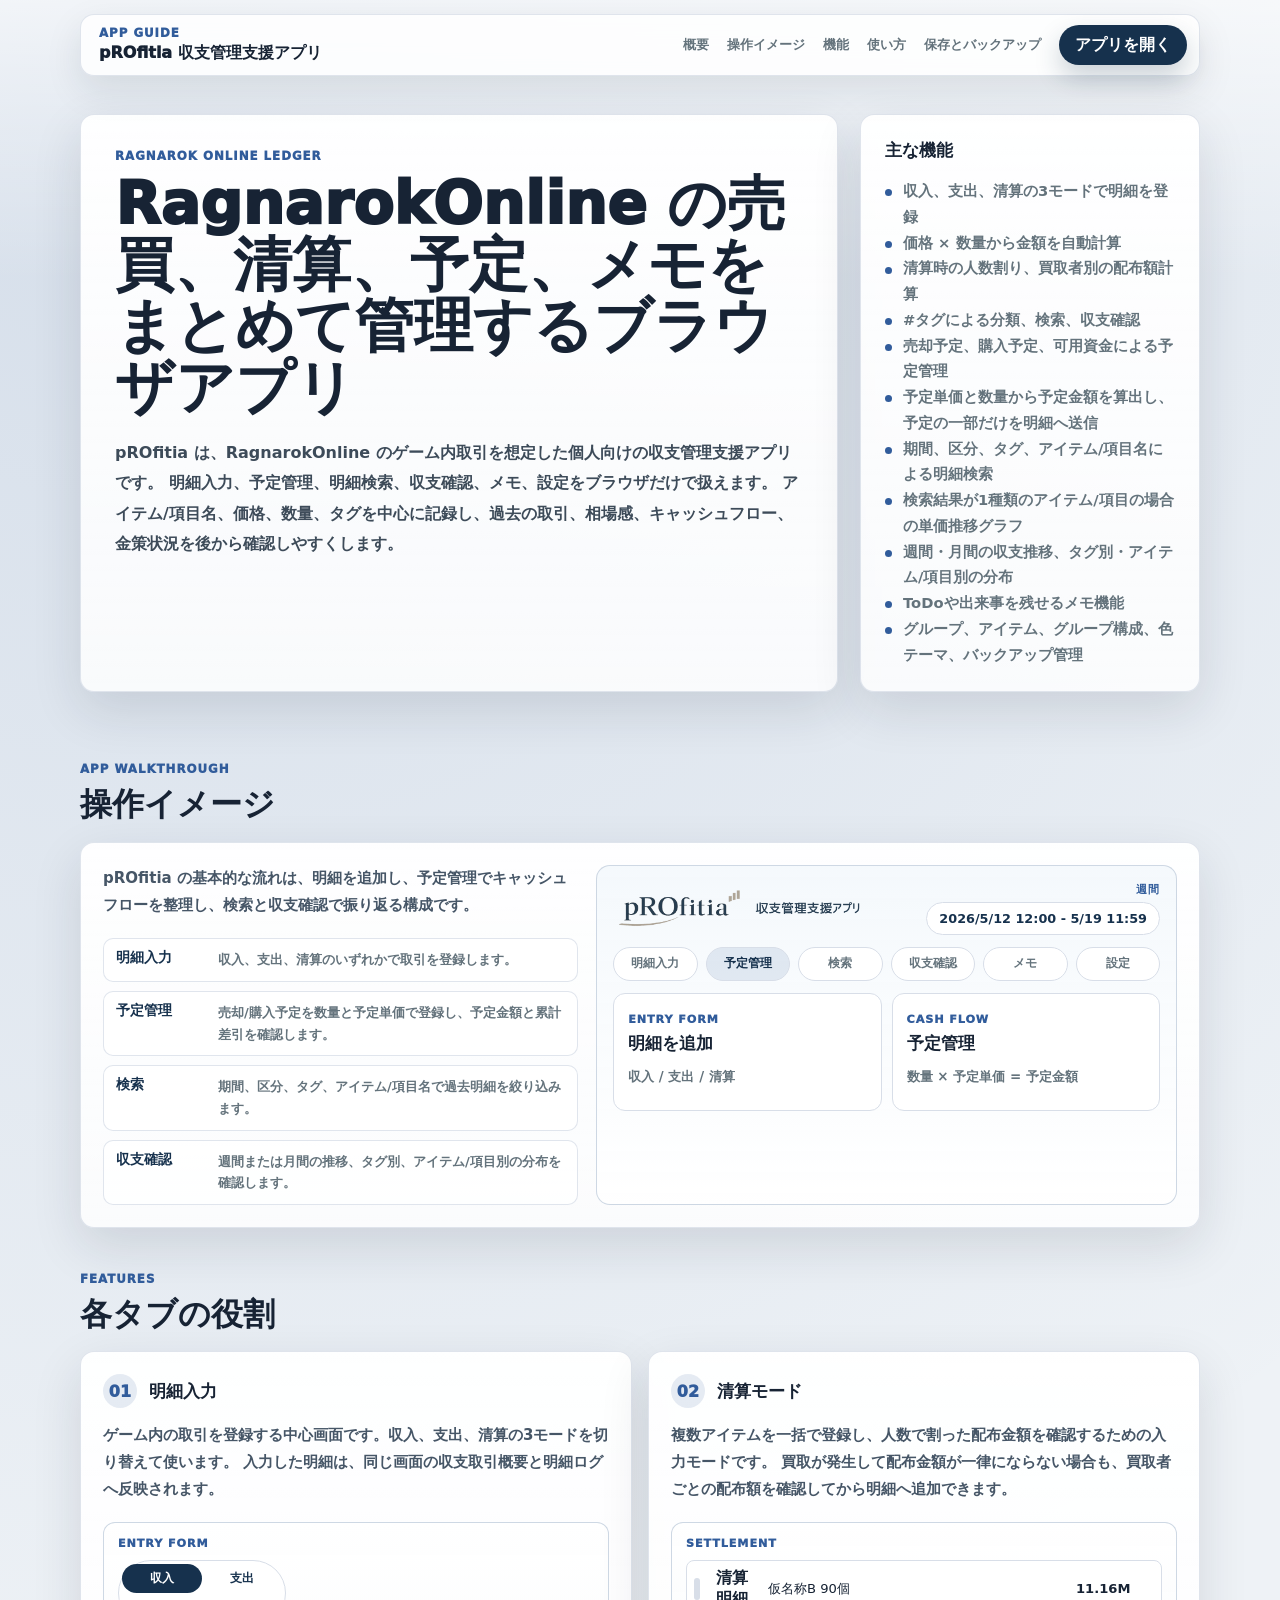
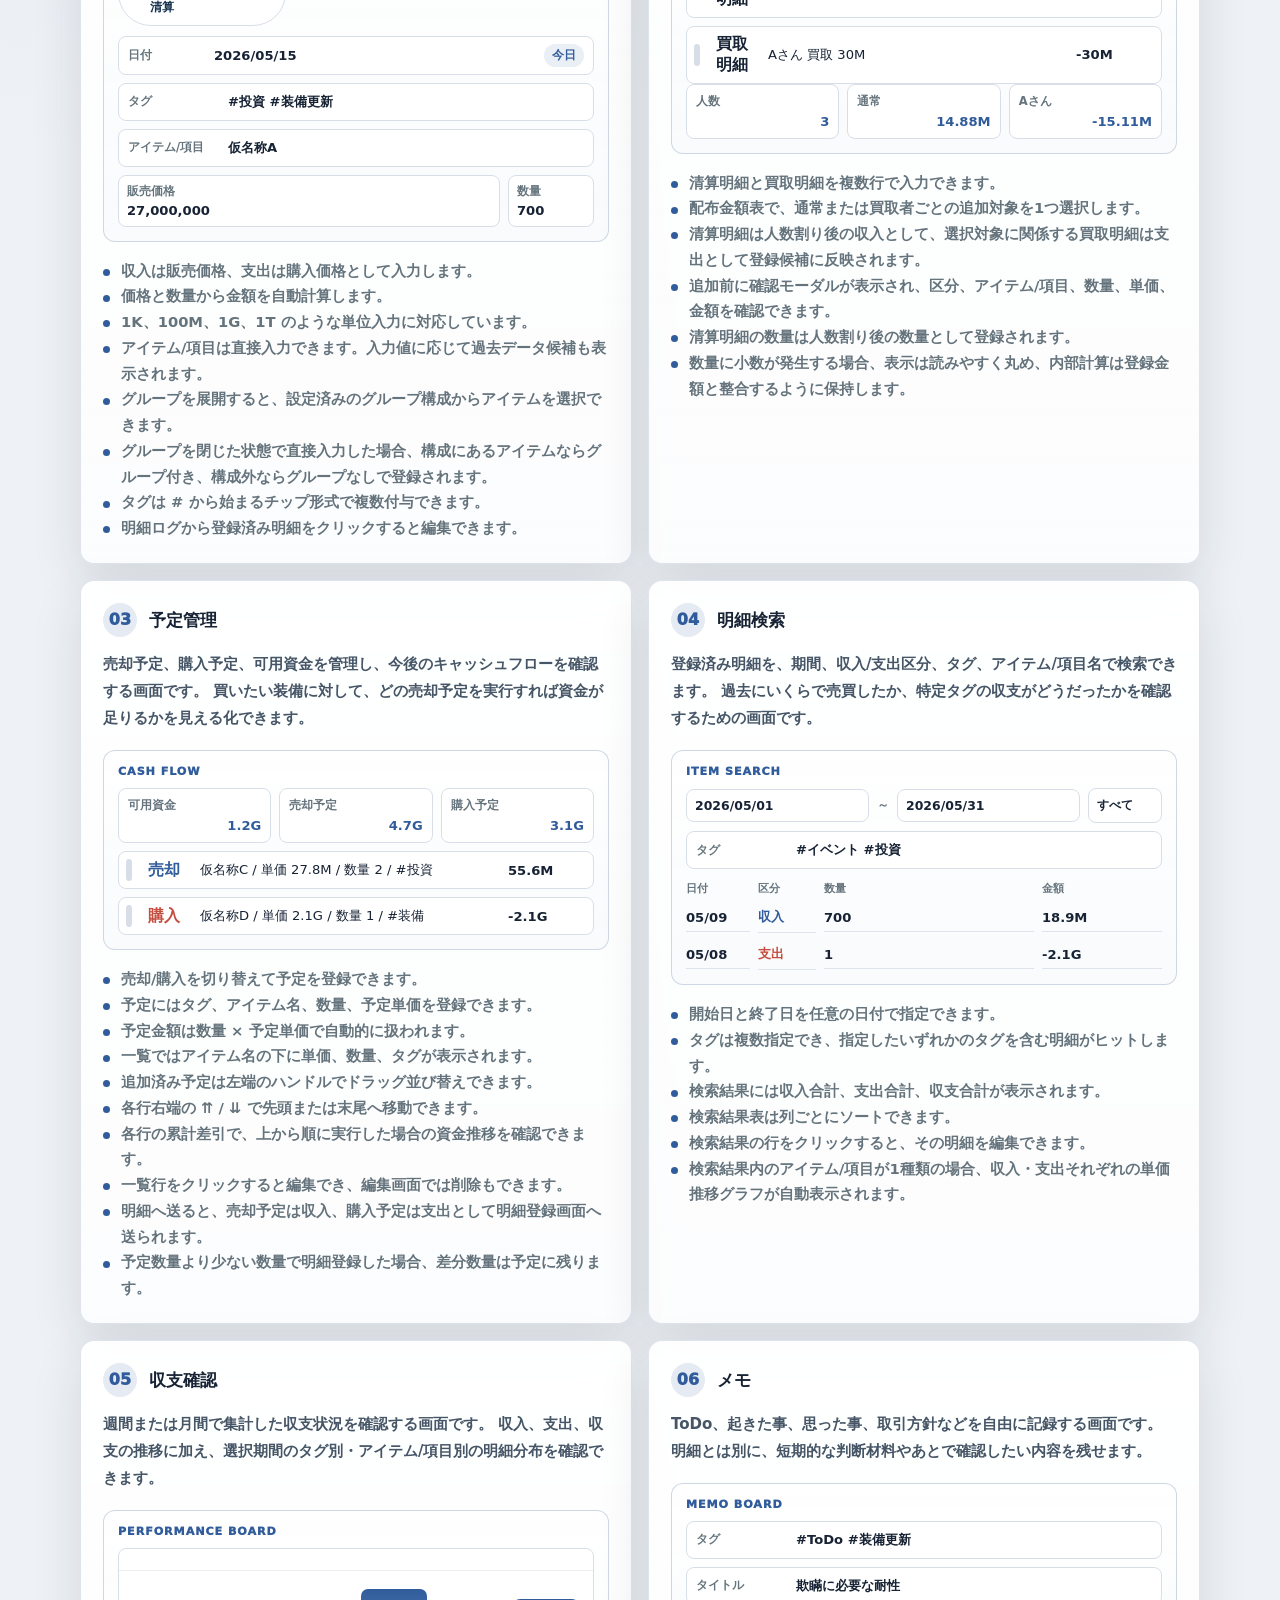
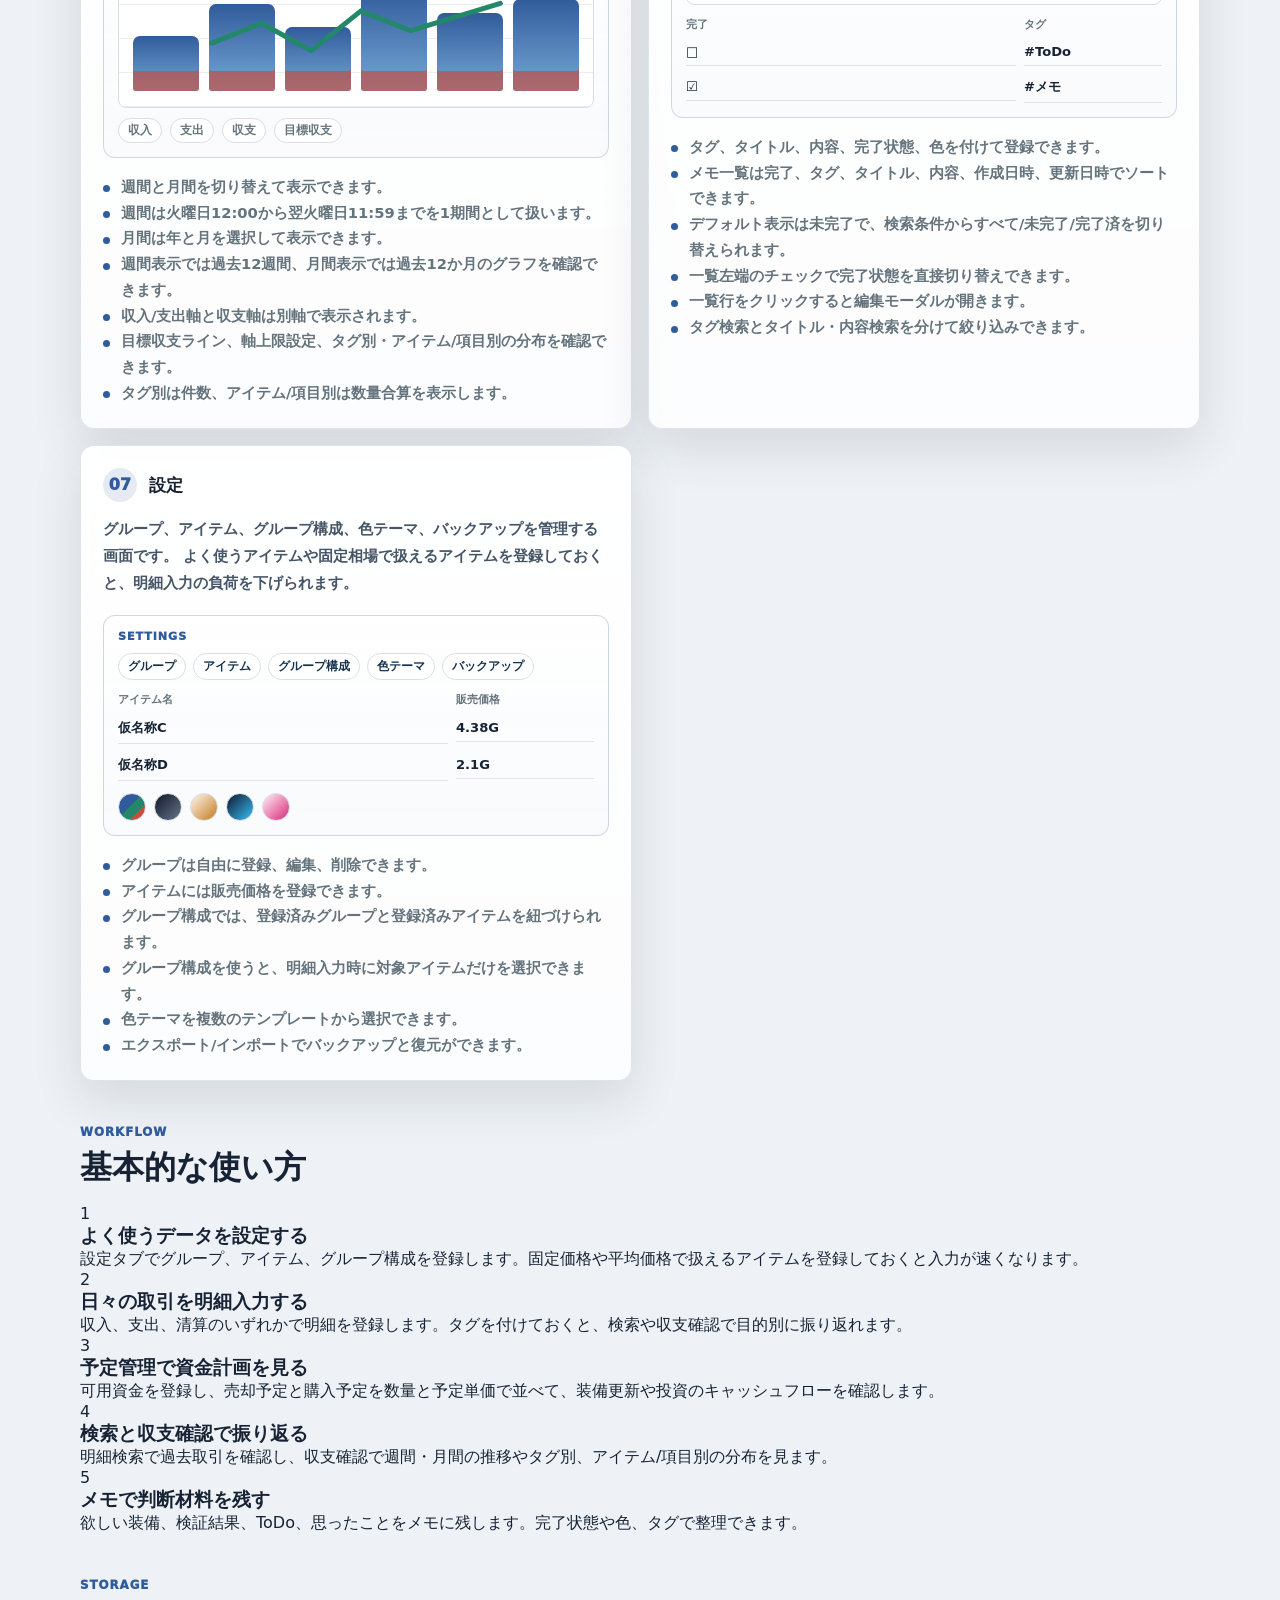
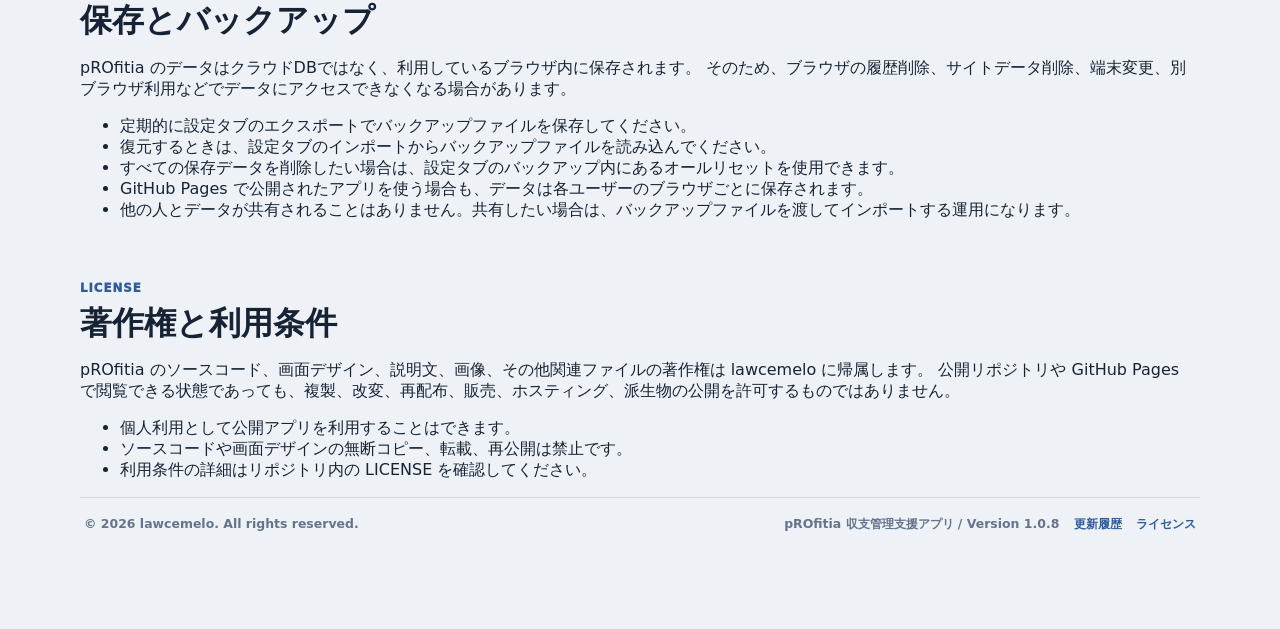
==== commit 2214adf2: "Release version 1.0.8" ====
--- a/guide.html
+++ b/guide.html
@@ -407,7 +407,7 @@
       <footer class="guide-footer">
         <span>© 2026 lawcemelo. All rights reserved.</span>
         <span>
-          pROfitia 収支管理支援アプリ / Version 1.0.7
+          pROfitia 収支管理支援アプリ / Version 1.0.8
           <a href="https://github.com/lawcemelo/pROfitia/blob/main/CHANGELOG.md" target="_blank" rel="noopener noreferrer">更新履歴</a>
           <a href="https://github.com/lawcemelo/pROfitia/blob/main/LICENSE" target="_blank" rel="noopener noreferrer">ライセンス</a>
         </span>
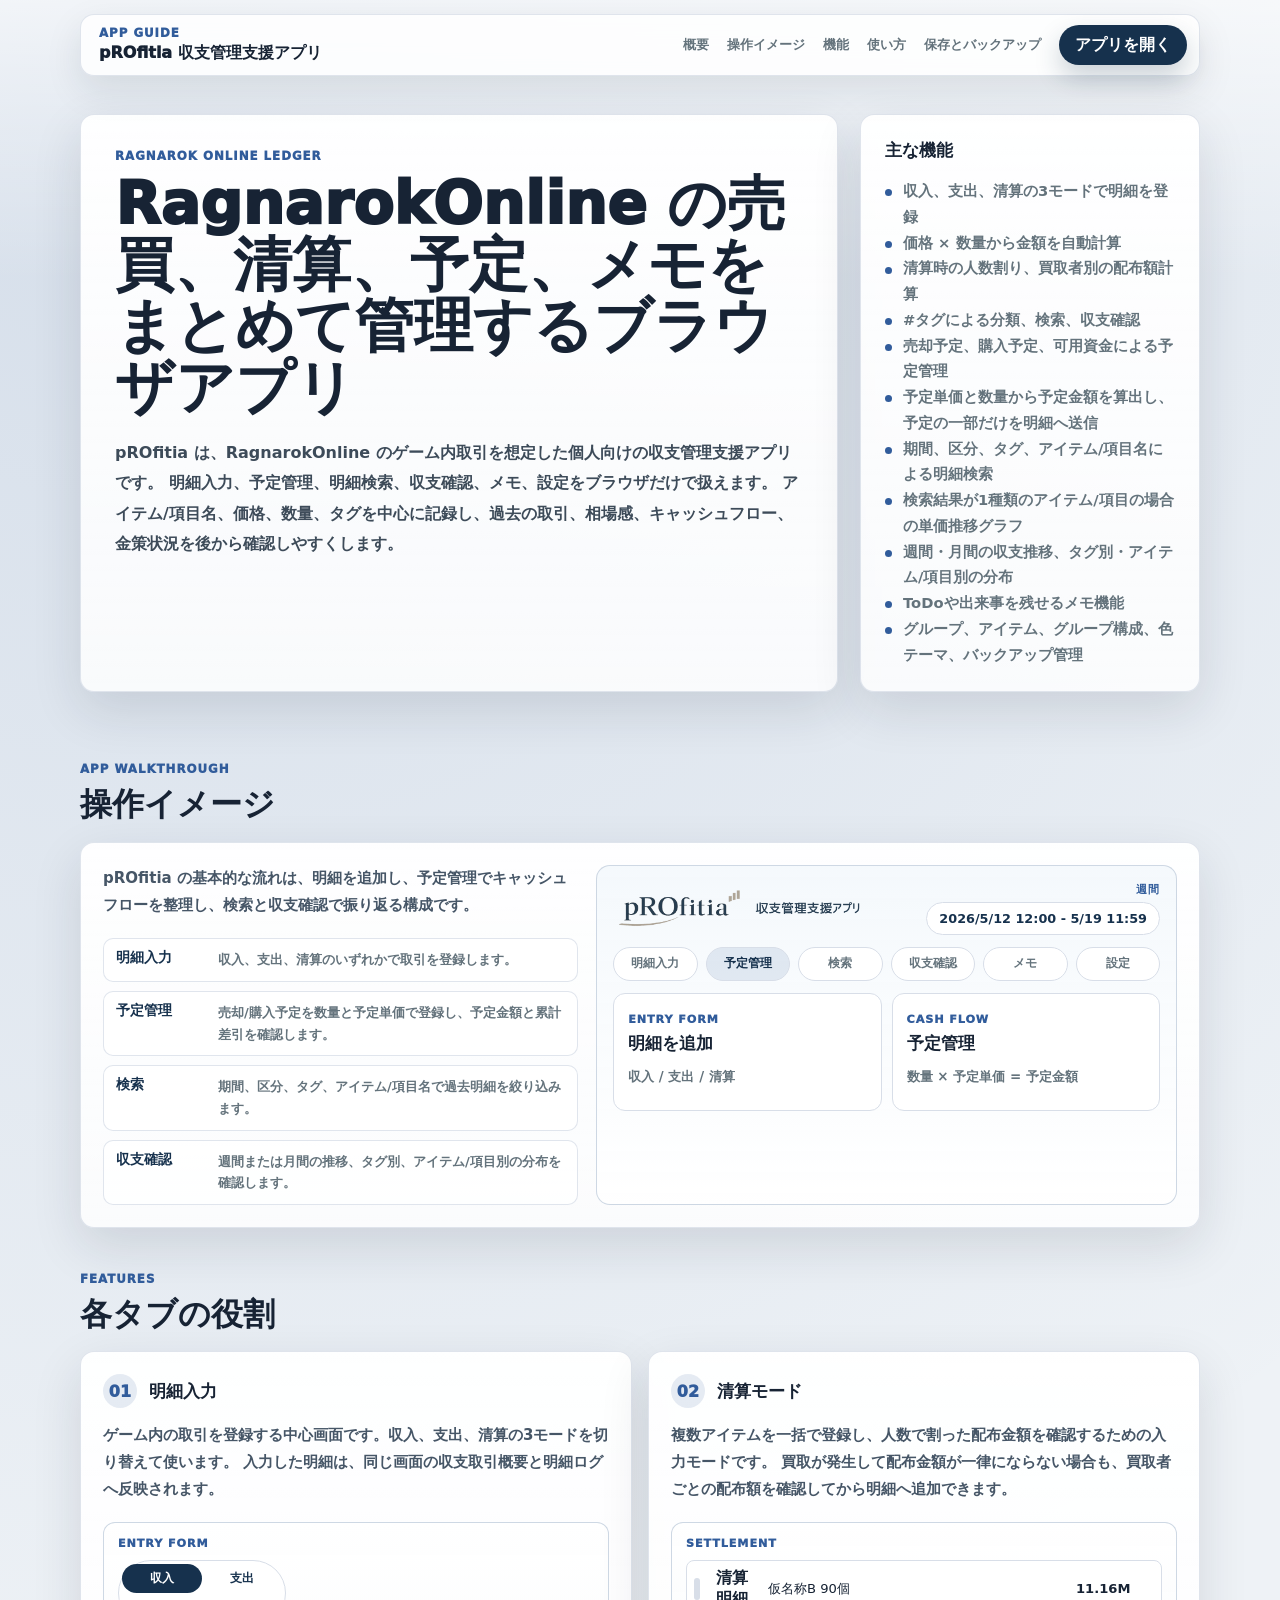
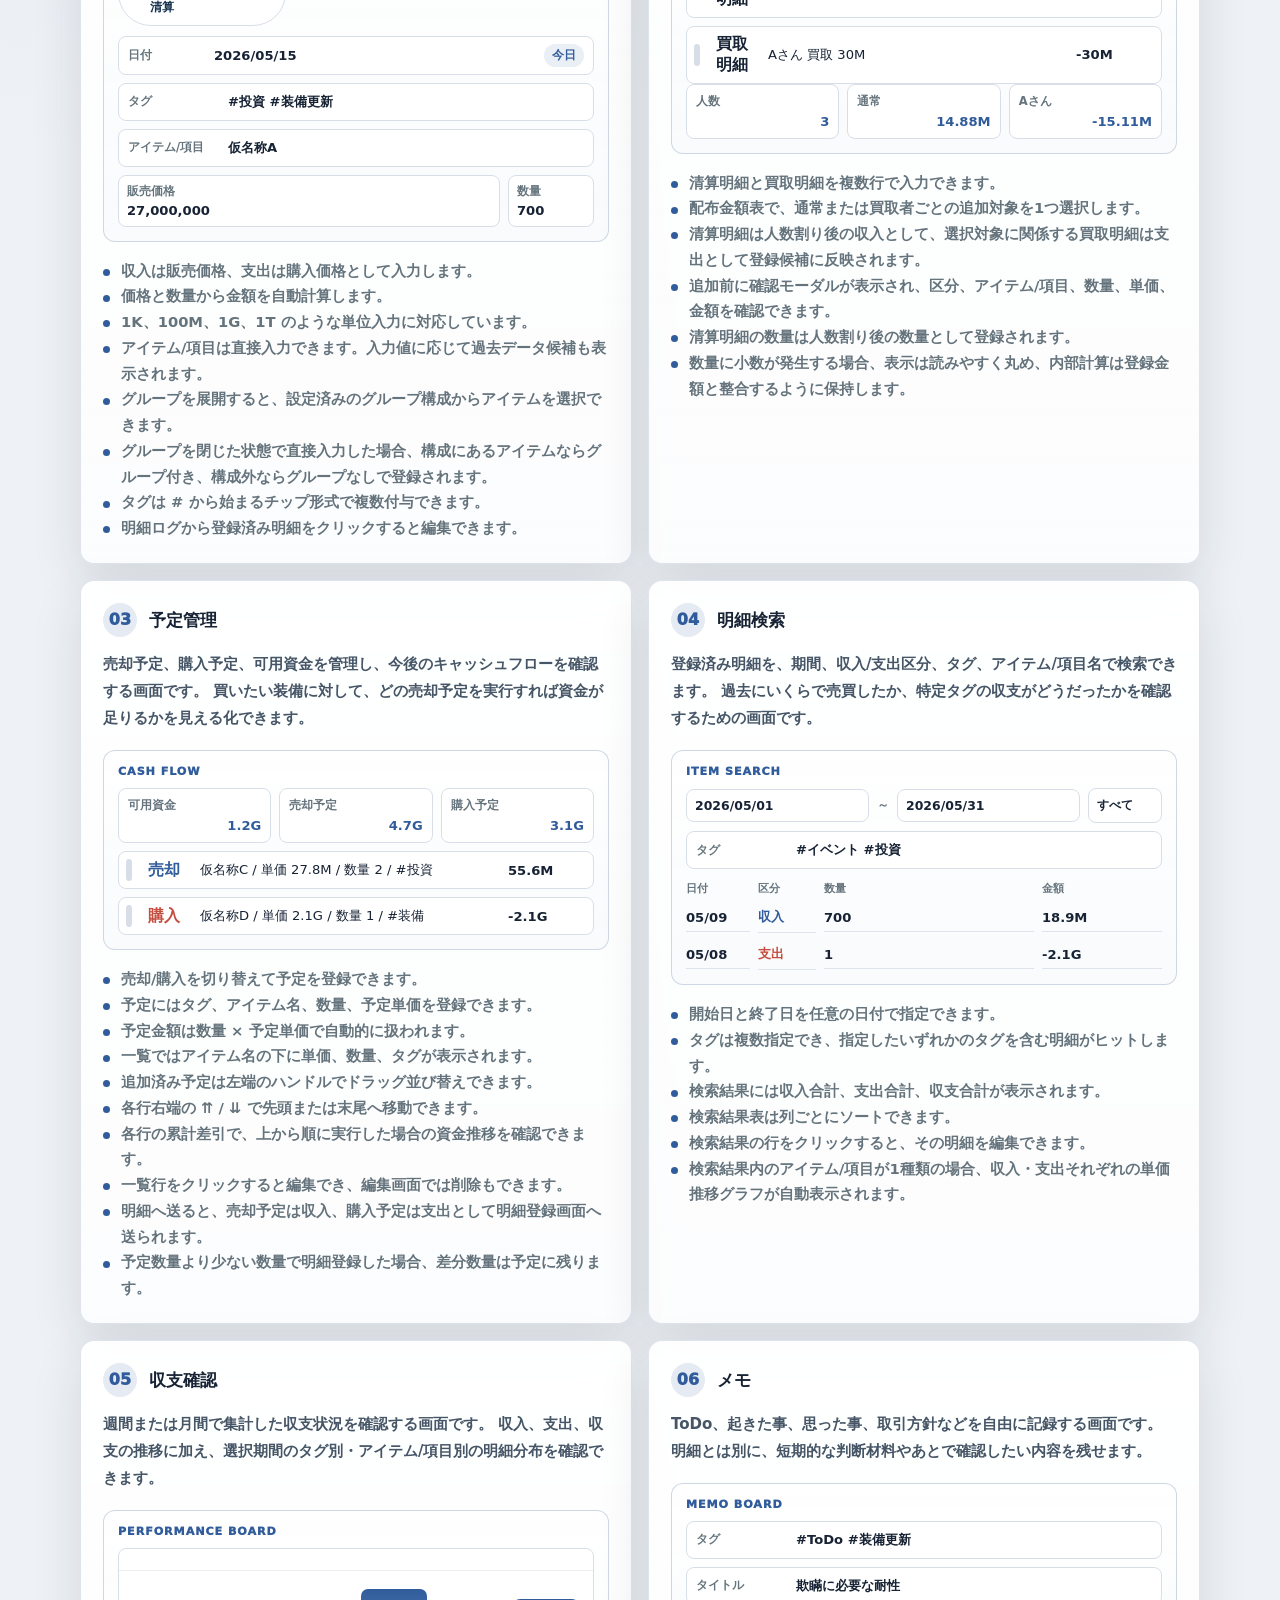
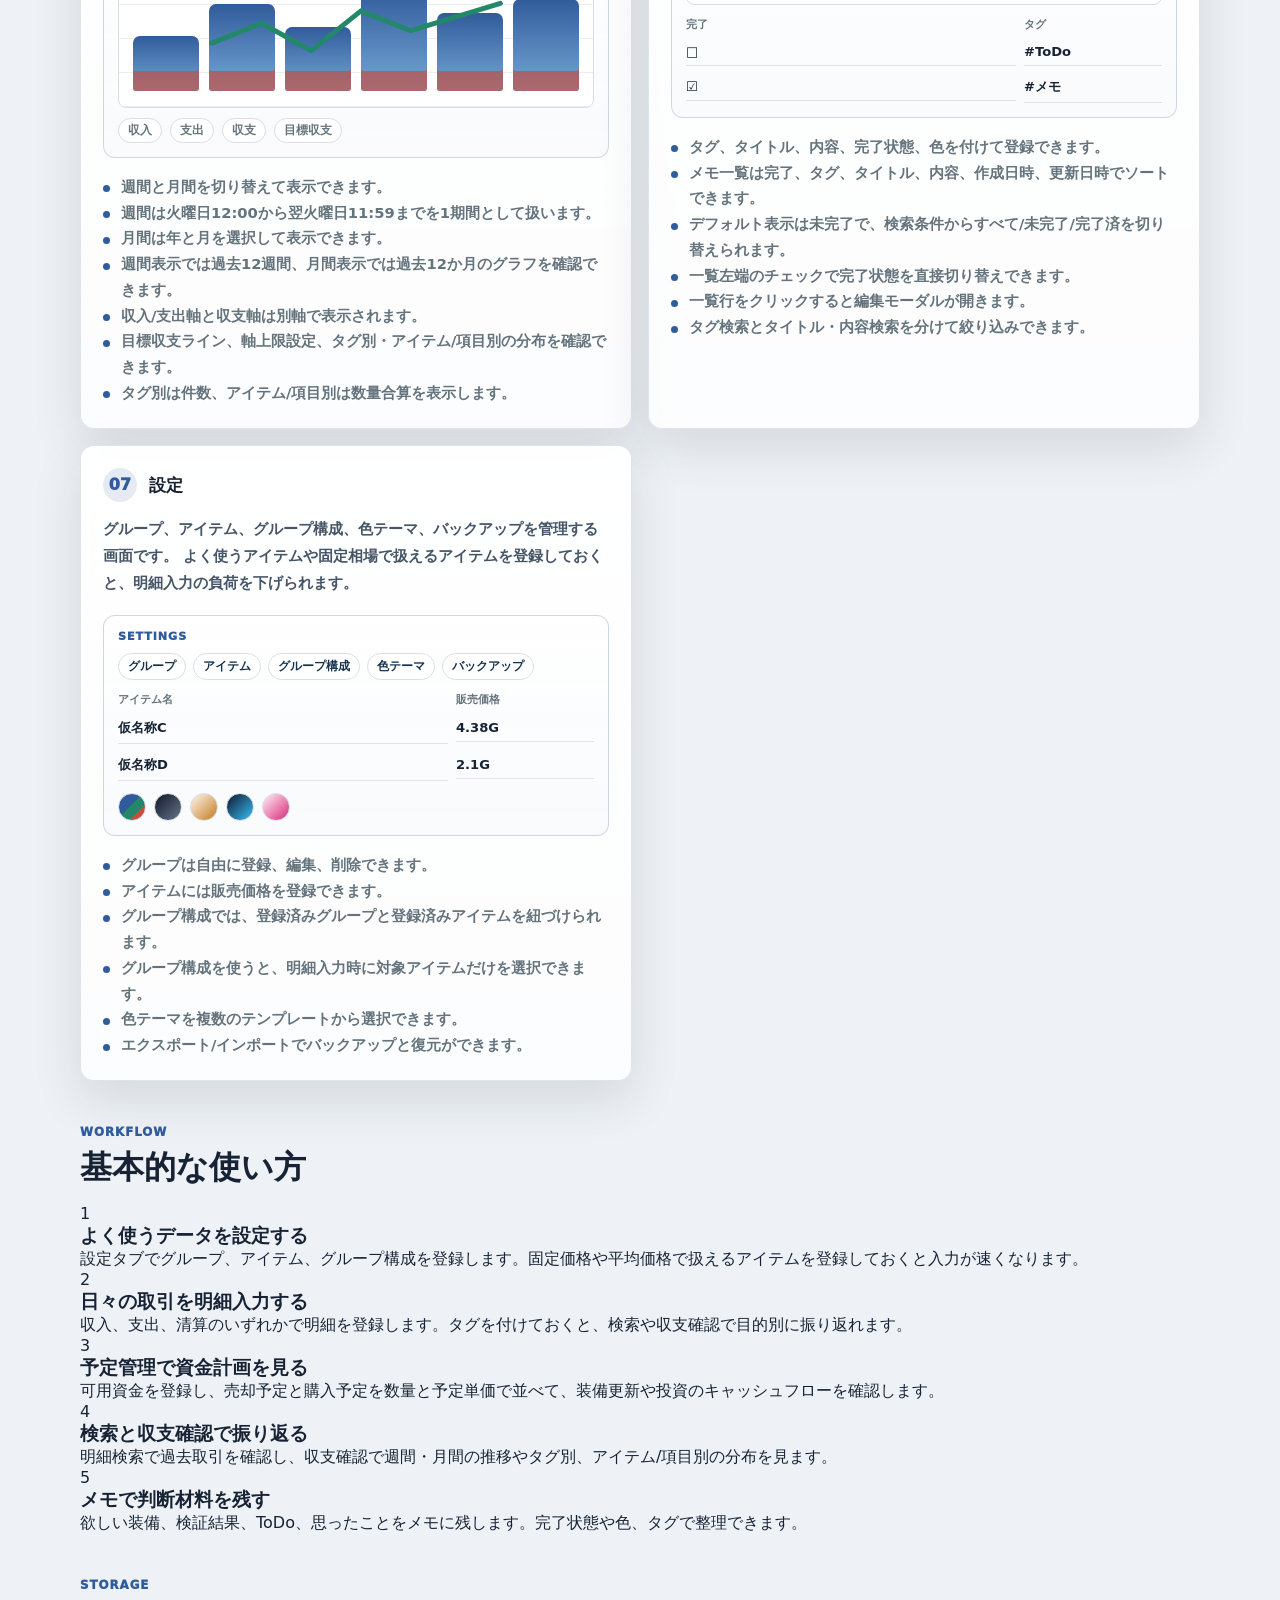
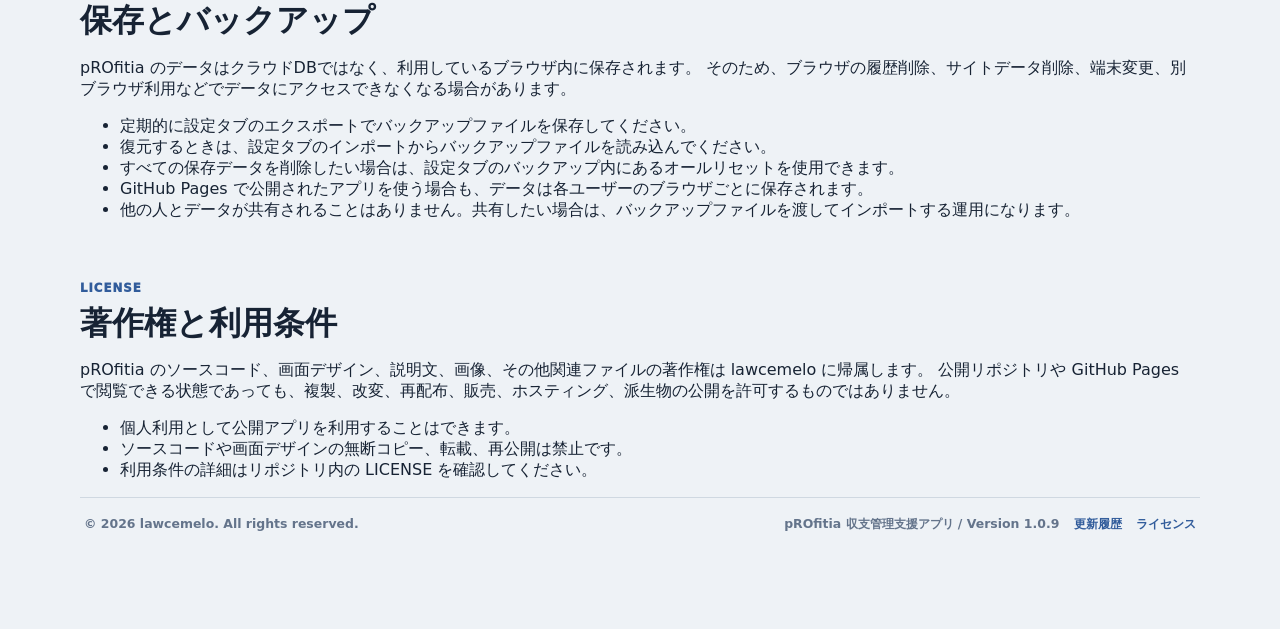
==== commit dd8c36c3: "Release version 1.0.9" ====
--- a/guide.html
+++ b/guide.html
@@ -407,7 +407,7 @@
       <footer class="guide-footer">
         <span>© 2026 lawcemelo. All rights reserved.</span>
         <span>
-          pROfitia 収支管理支援アプリ / Version 1.0.8
+          pROfitia 収支管理支援アプリ / Version 1.0.9
           <a href="https://github.com/lawcemelo/pROfitia/blob/main/CHANGELOG.md" target="_blank" rel="noopener noreferrer">更新履歴</a>
           <a href="https://github.com/lawcemelo/pROfitia/blob/main/LICENSE" target="_blank" rel="noopener noreferrer">ライセンス</a>
         </span>
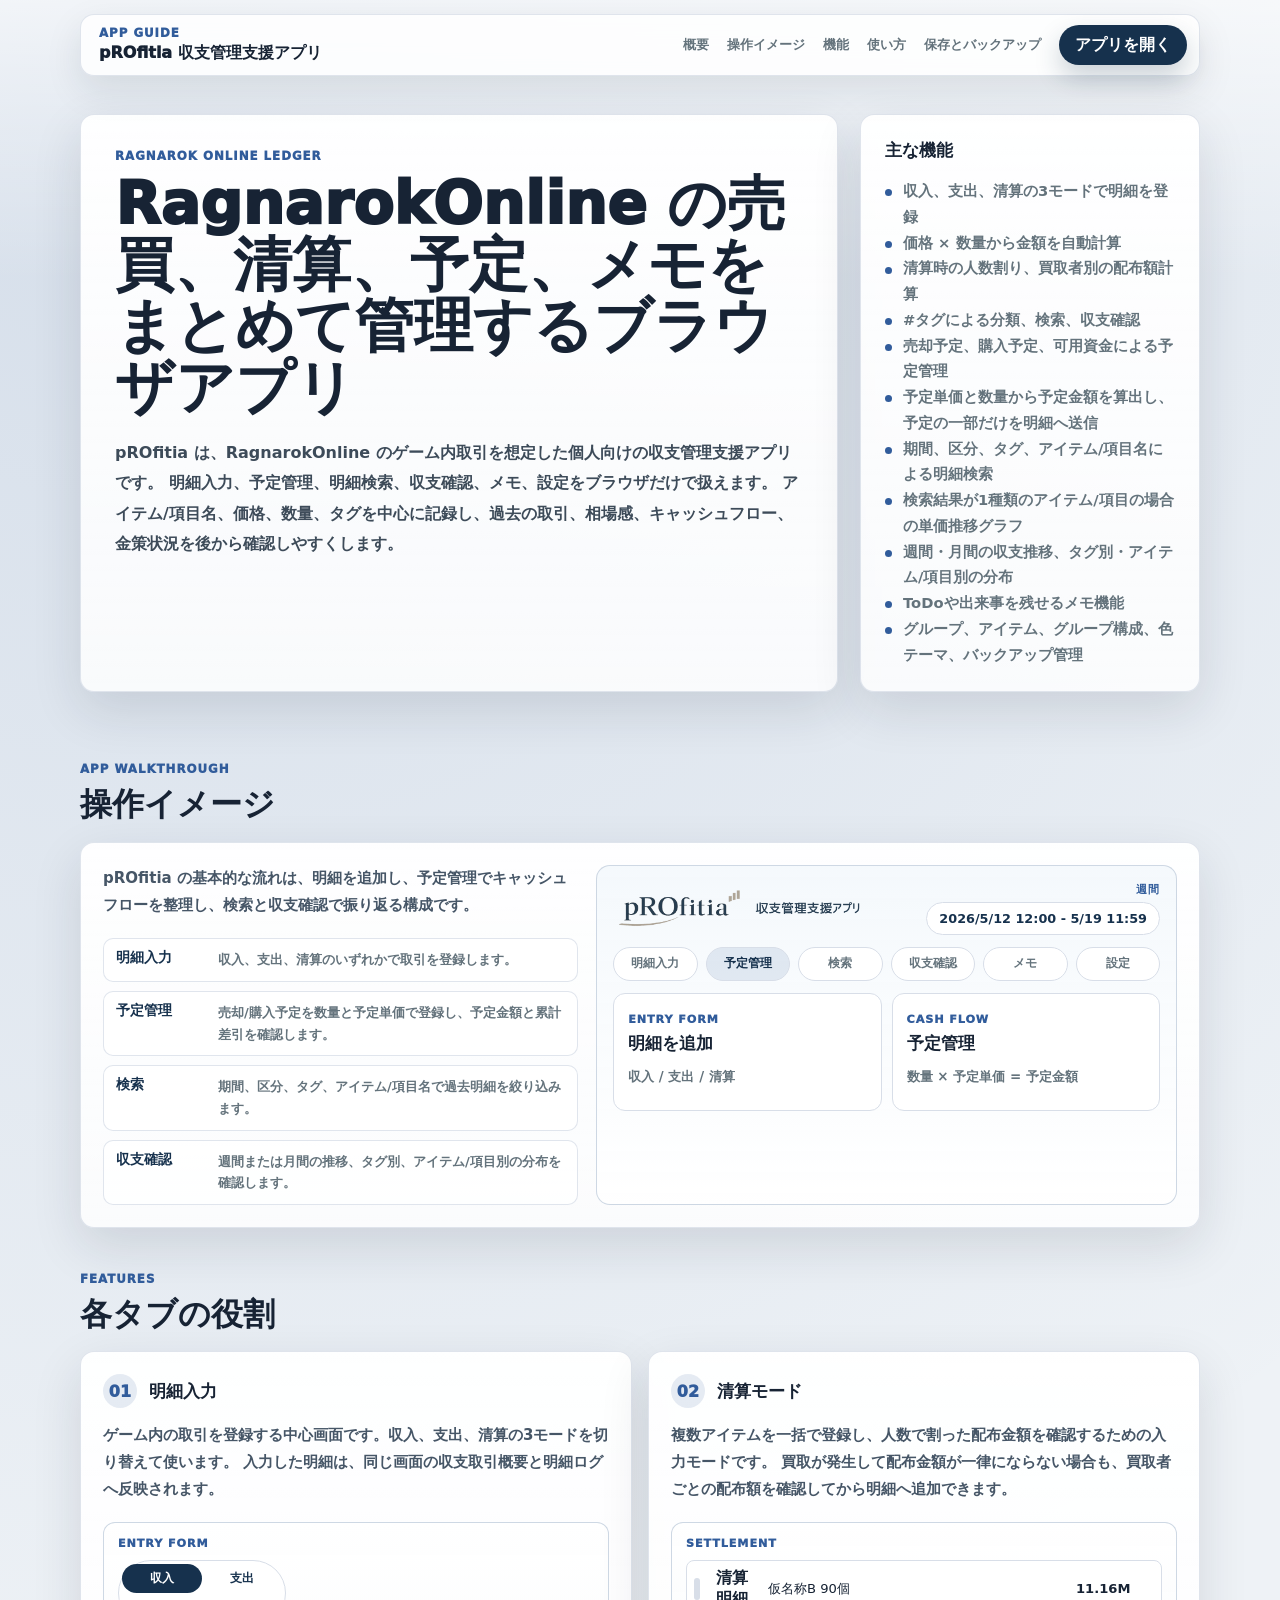
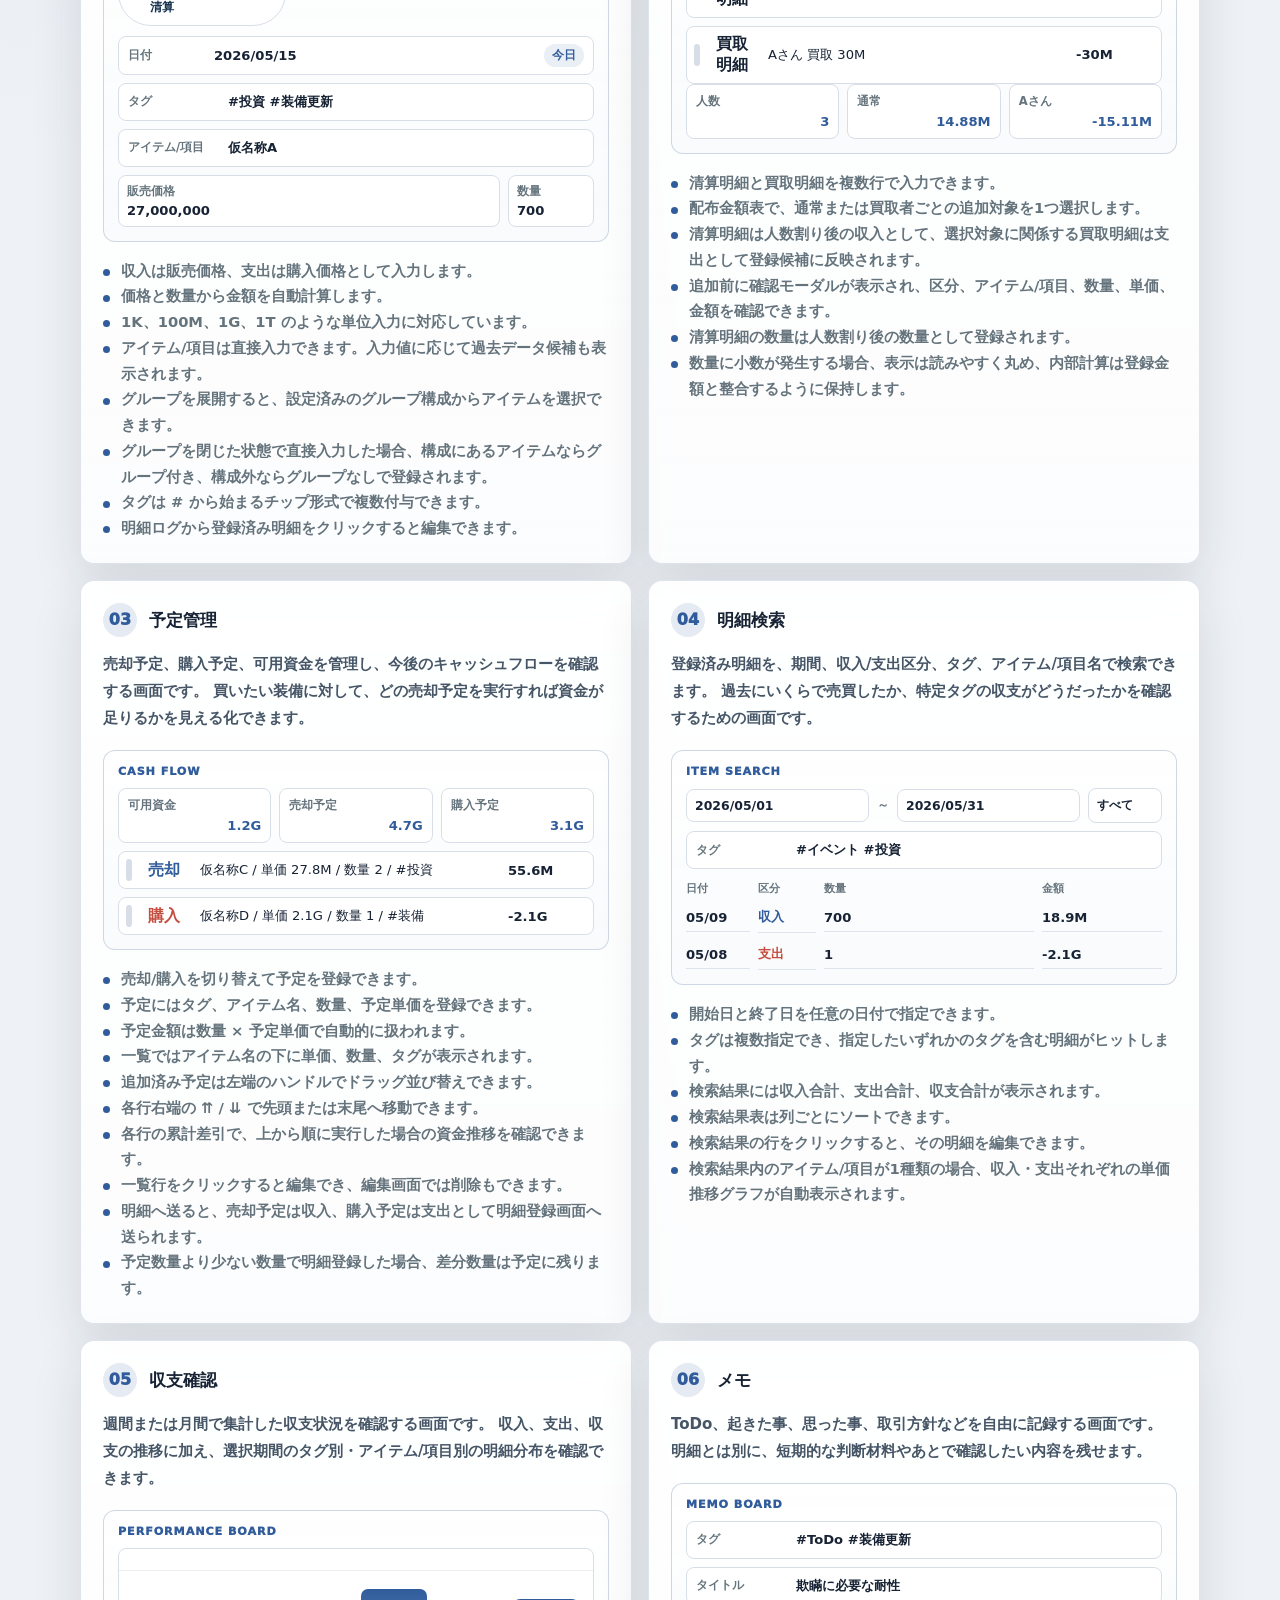
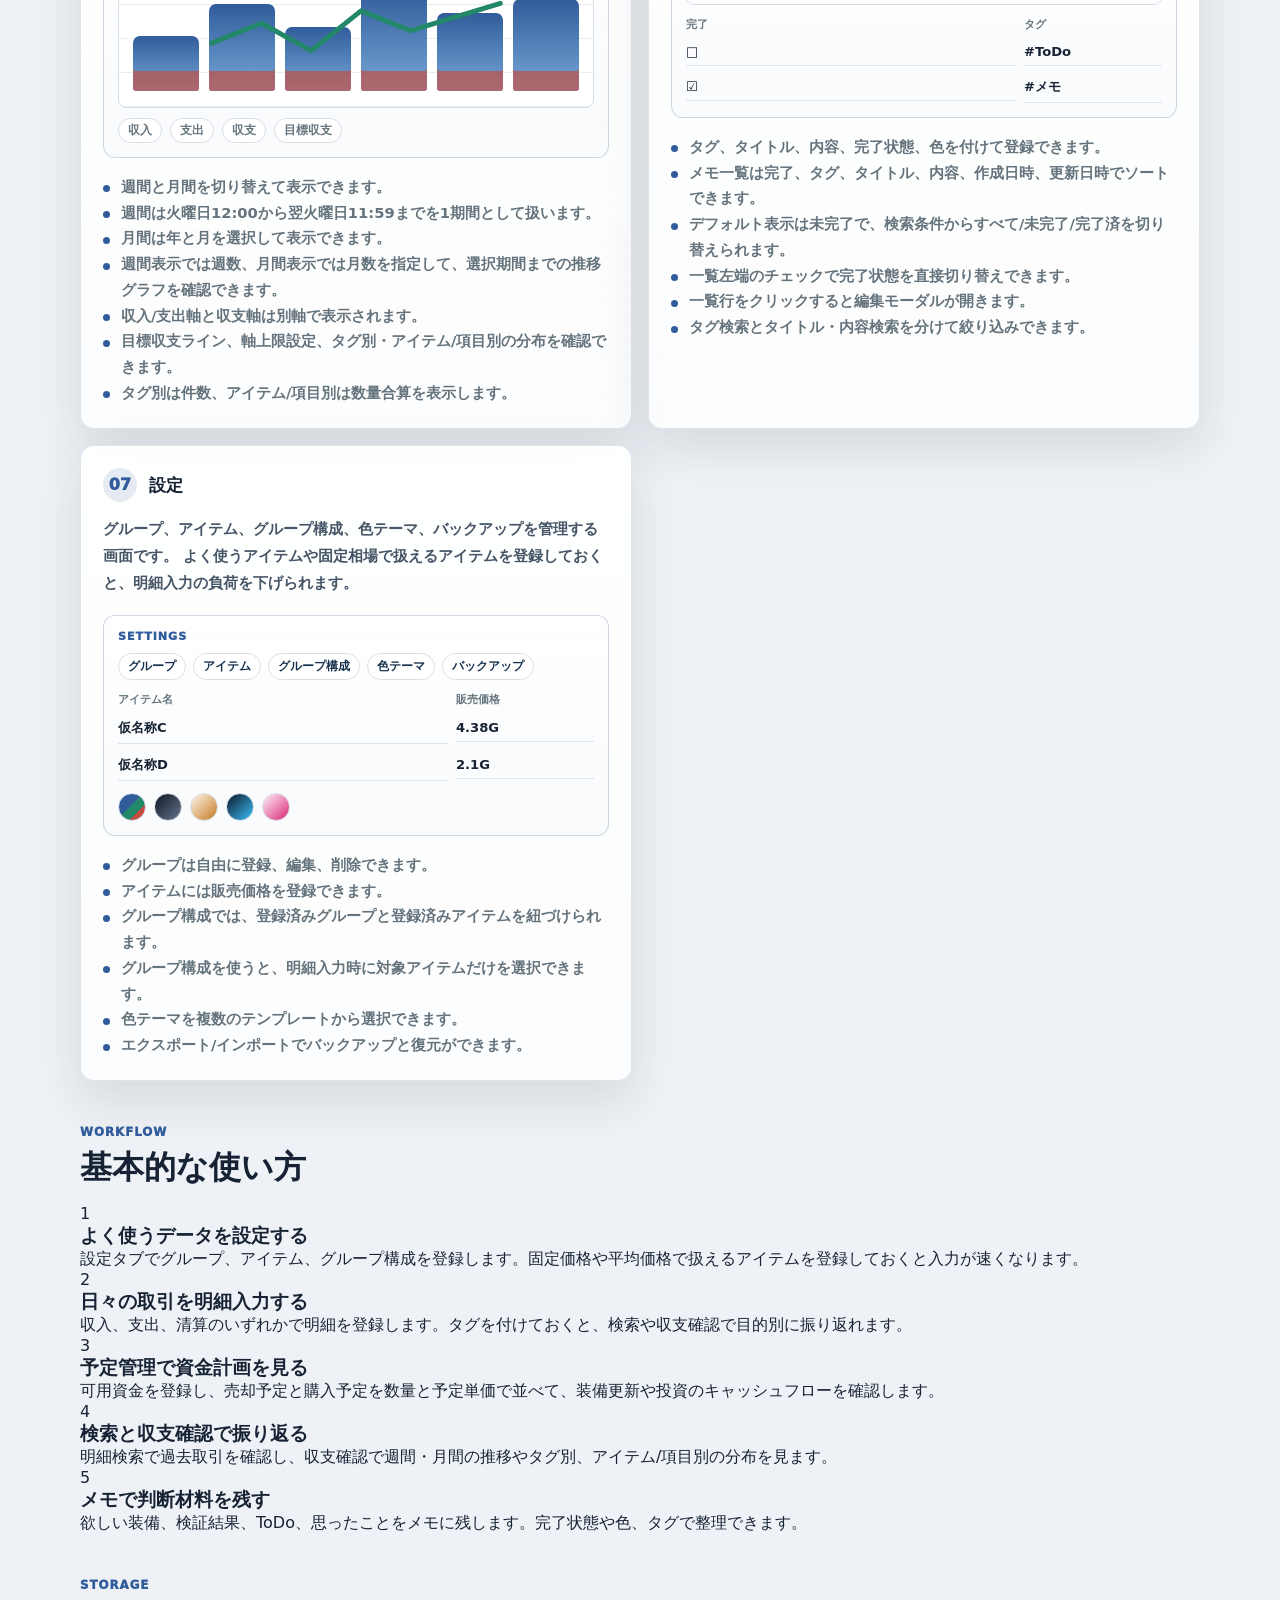
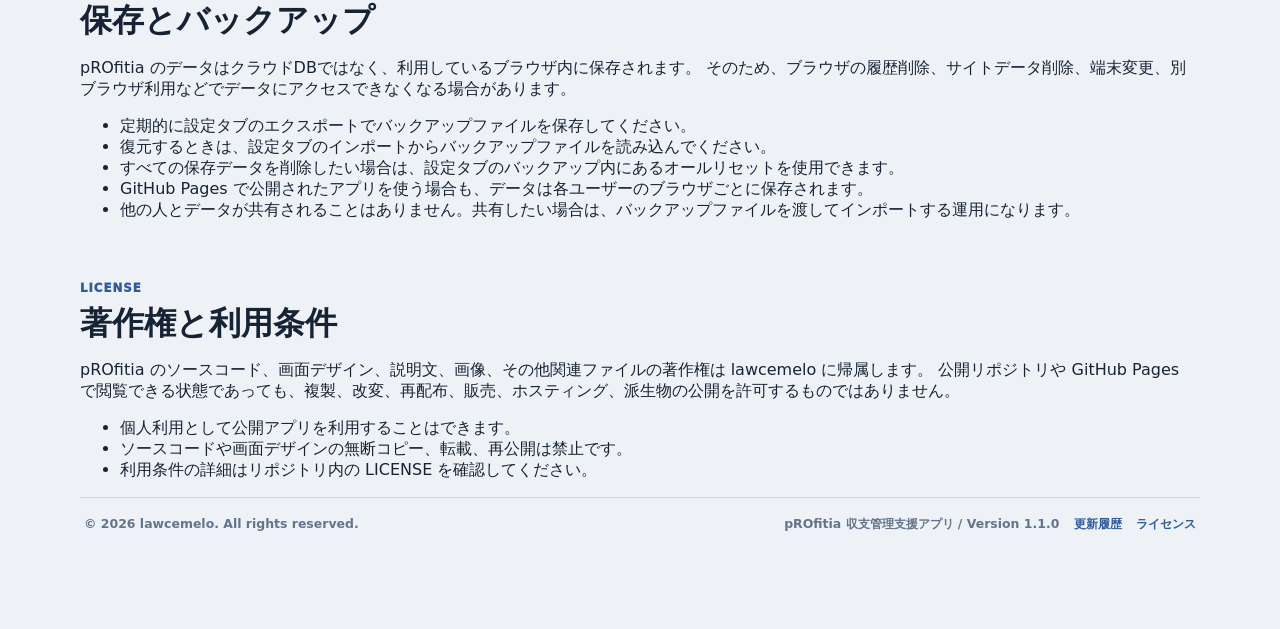
==== commit 793f1744: "Release version 1.1.0" ====
--- a/guide.html
+++ b/guide.html
@@ -265,7 +265,7 @@
               <li>週間と月間を切り替えて表示できます。</li>
               <li>週間は火曜日12:00から翌火曜日11:59までを1期間として扱います。</li>
               <li>月間は年と月を選択して表示できます。</li>
-              <li>週間表示では過去12週間、月間表示では過去12か月のグラフを確認できます。</li>
+              <li>週間表示では週数、月間表示では月数を指定して、選択期間までの推移グラフを確認できます。</li>
               <li>収入/支出軸と収支軸は別軸で表示されます。</li>
               <li>目標収支ライン、軸上限設定、タグ別・アイテム/項目別の分布を確認できます。</li>
               <li>タグ別は件数、アイテム/項目別は数量合算を表示します。</li>
@@ -407,7 +407,7 @@
       <footer class="guide-footer">
         <span>© 2026 lawcemelo. All rights reserved.</span>
         <span>
-          pROfitia 収支管理支援アプリ / Version 1.0.9
+          pROfitia 収支管理支援アプリ / Version 1.1.0
           <a href="https://github.com/lawcemelo/pROfitia/blob/main/CHANGELOG.md" target="_blank" rel="noopener noreferrer">更新履歴</a>
           <a href="https://github.com/lawcemelo/pROfitia/blob/main/LICENSE" target="_blank" rel="noopener noreferrer">ライセンス</a>
         </span>
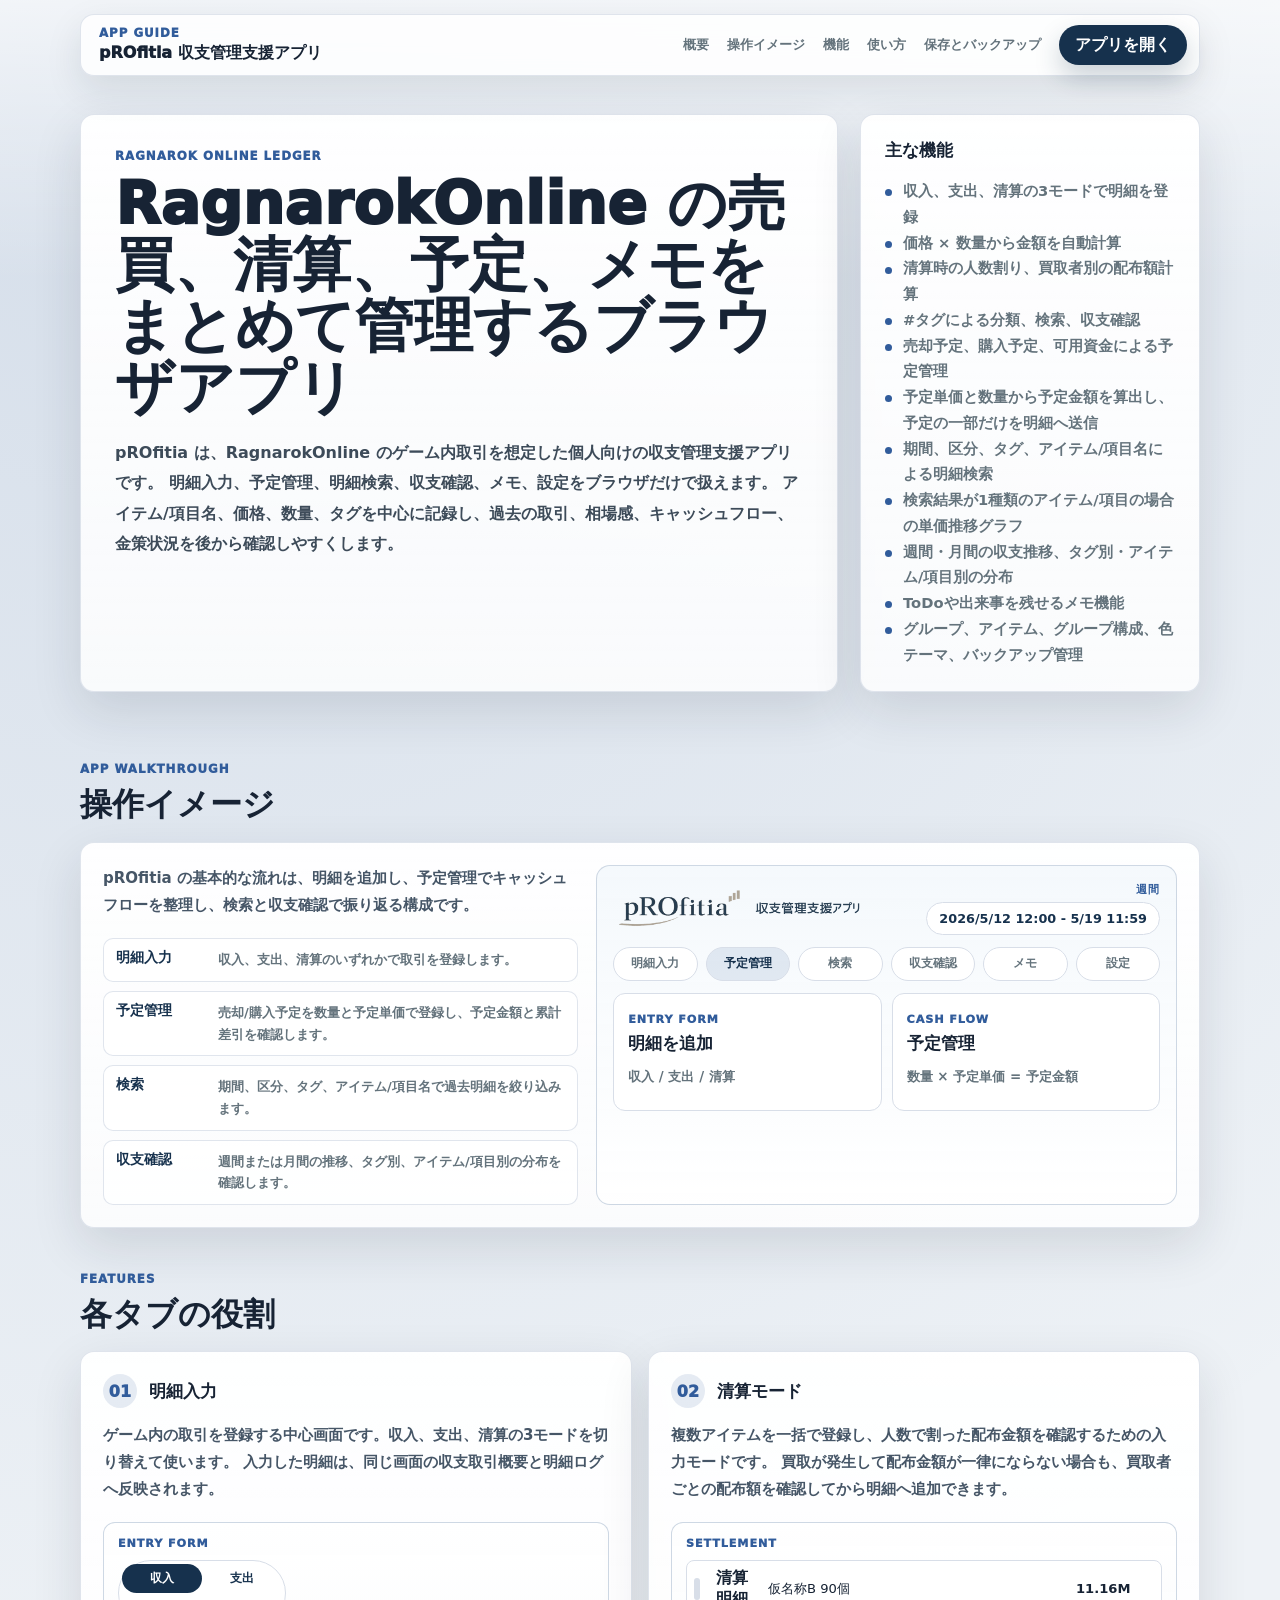
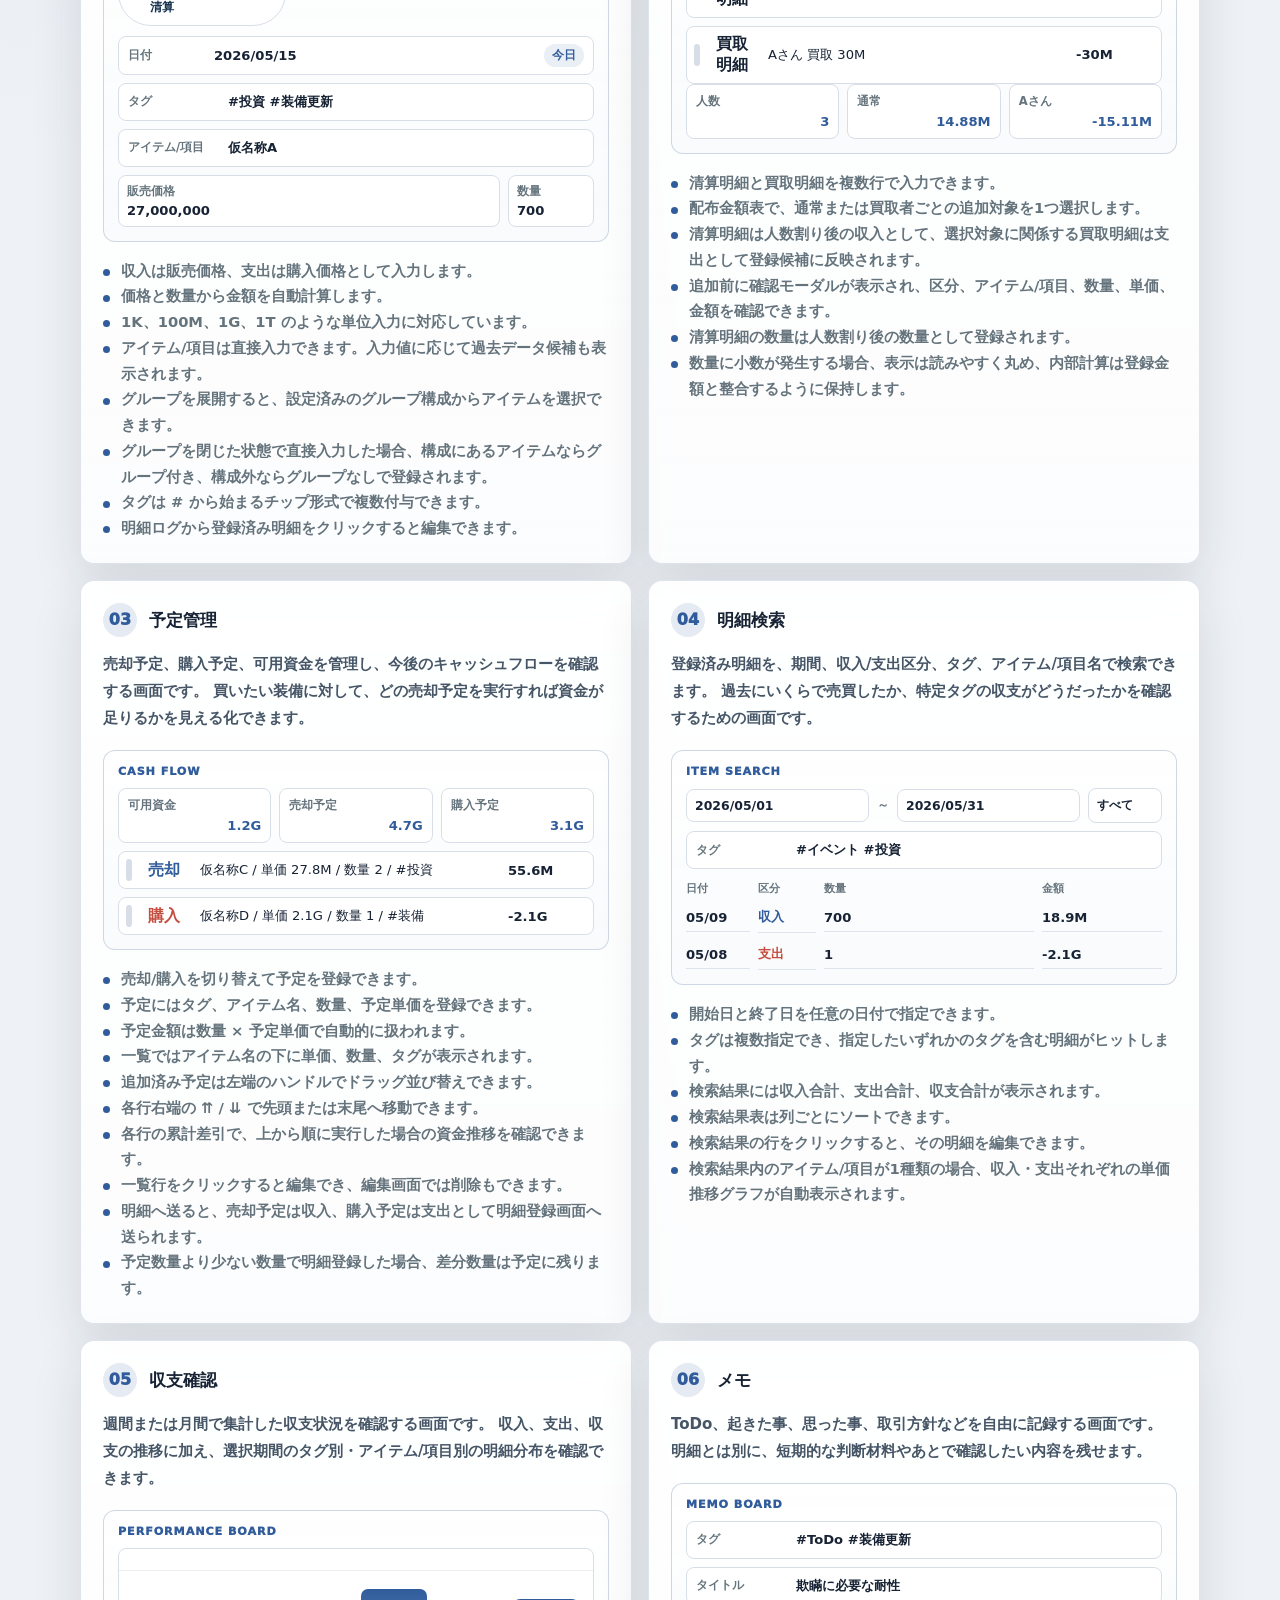
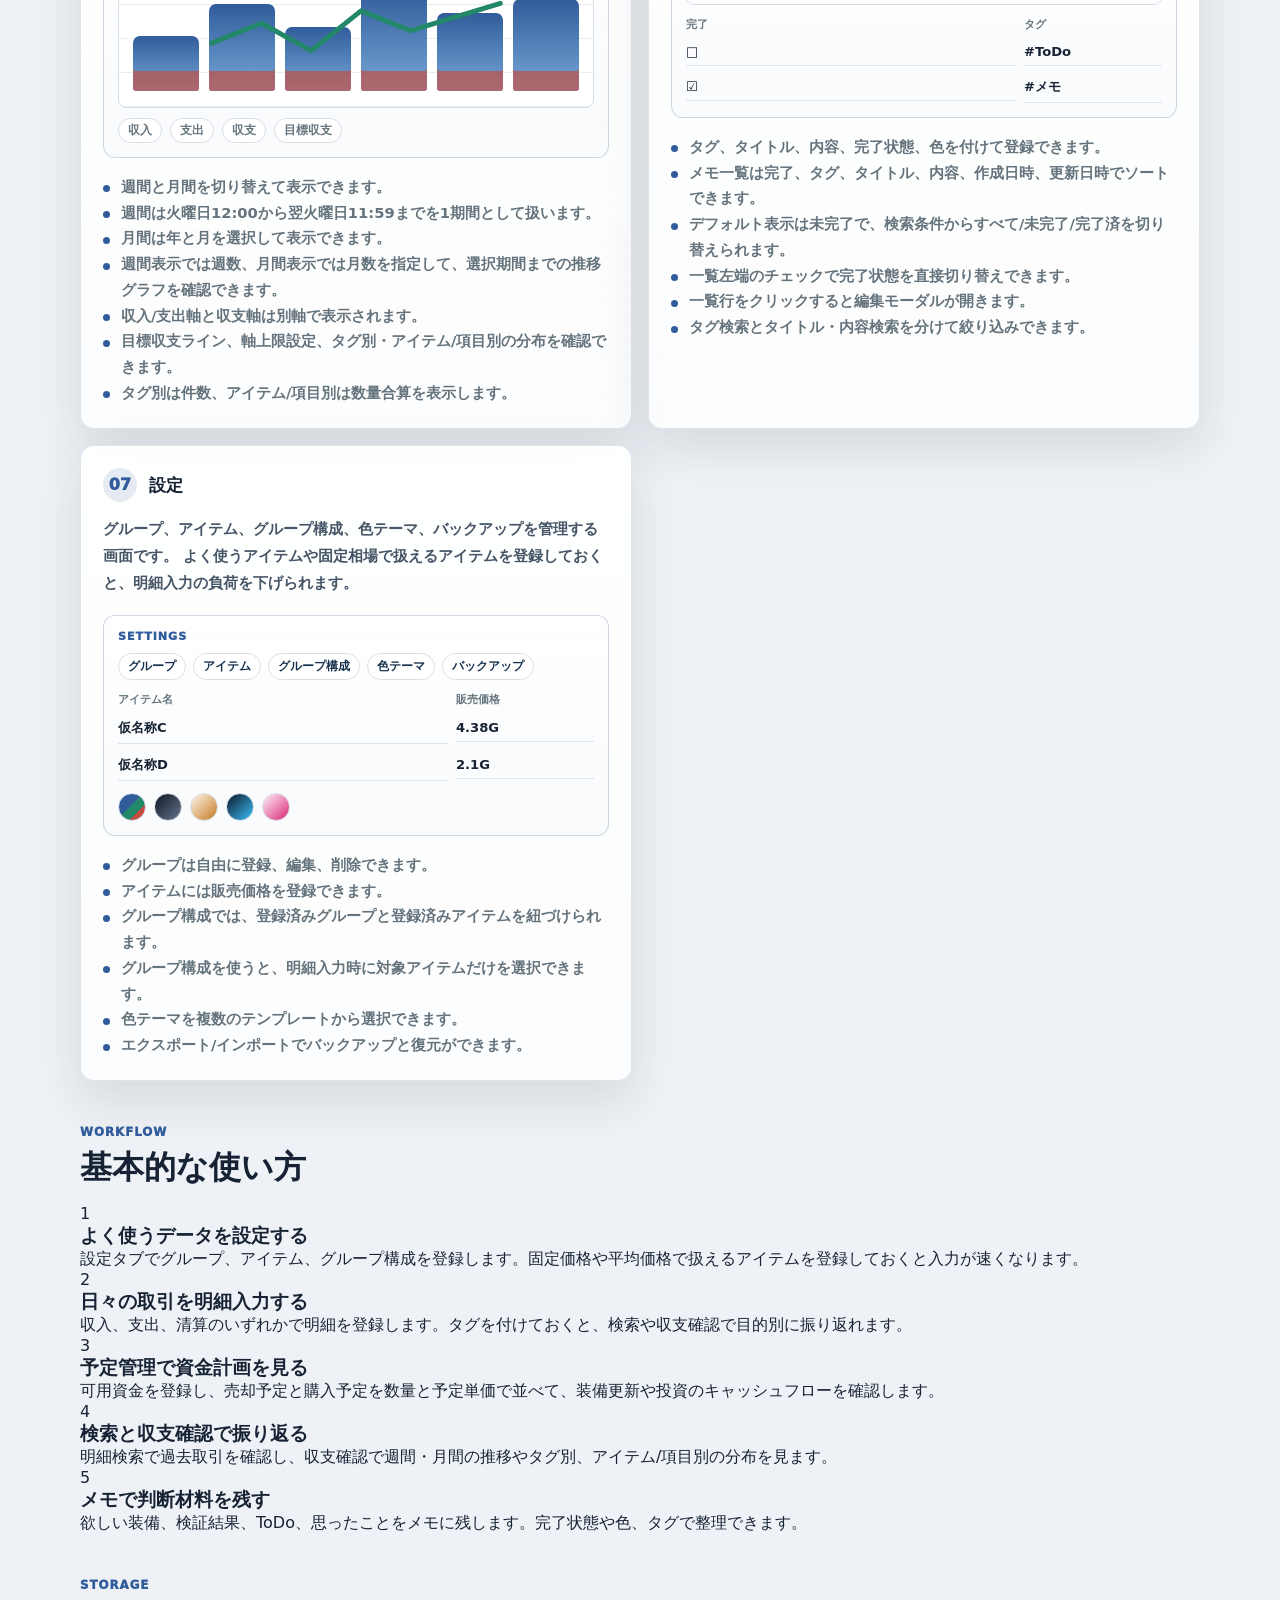
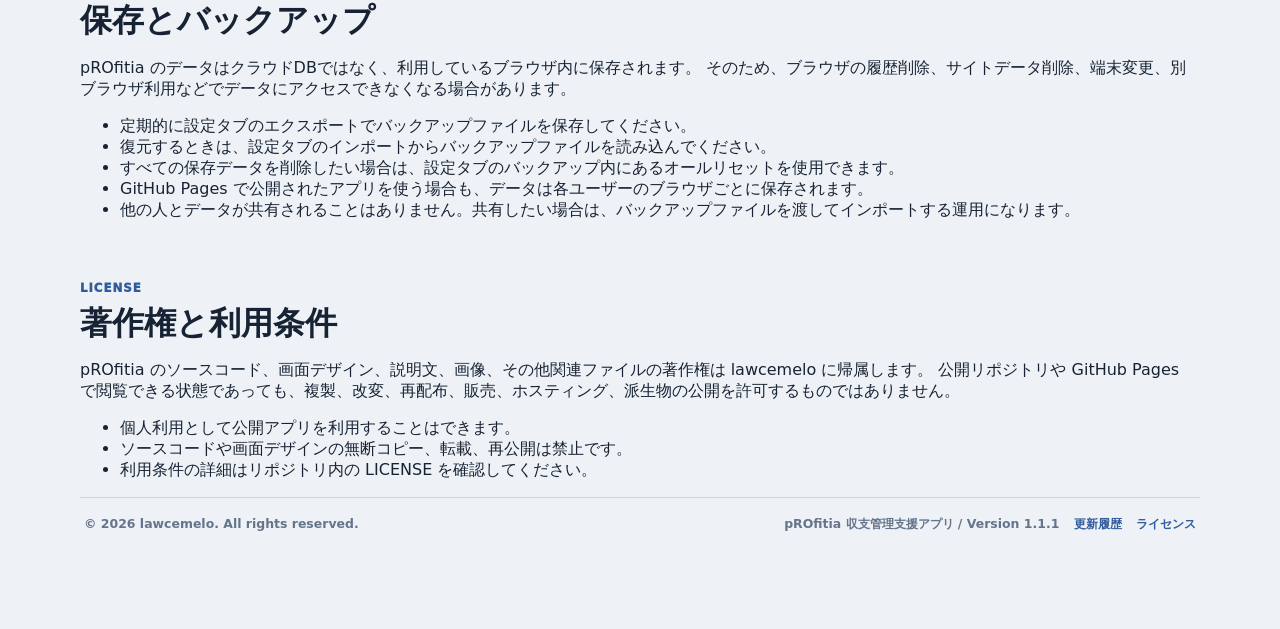
==== commit 9bba2f03: "Release version 1.1.1" ====
--- a/guide.html
+++ b/guide.html
@@ -407,7 +407,7 @@
       <footer class="guide-footer">
         <span>© 2026 lawcemelo. All rights reserved.</span>
         <span>
-          pROfitia 収支管理支援アプリ / Version 1.1.0
+          pROfitia 収支管理支援アプリ / Version 1.1.1
           <a href="https://github.com/lawcemelo/pROfitia/blob/main/CHANGELOG.md" target="_blank" rel="noopener noreferrer">更新履歴</a>
           <a href="https://github.com/lawcemelo/pROfitia/blob/main/LICENSE" target="_blank" rel="noopener noreferrer">ライセンス</a>
         </span>
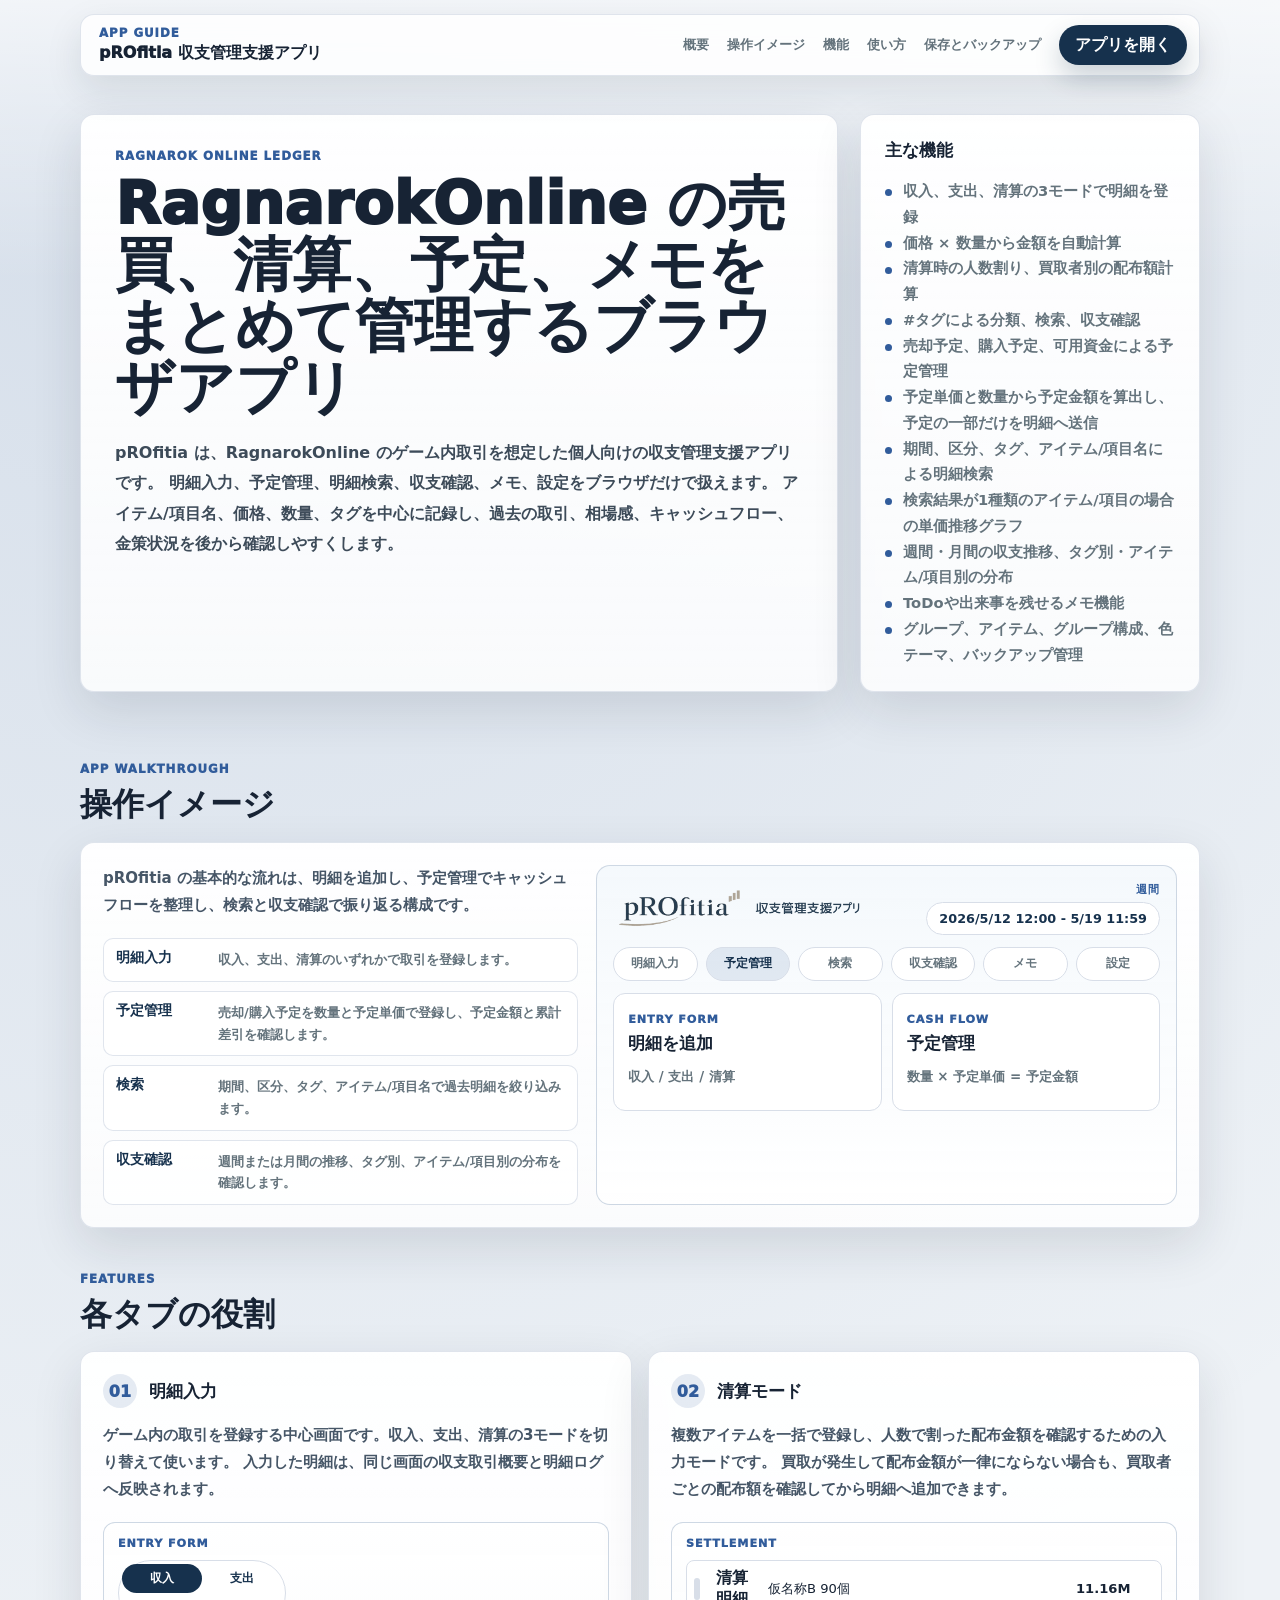
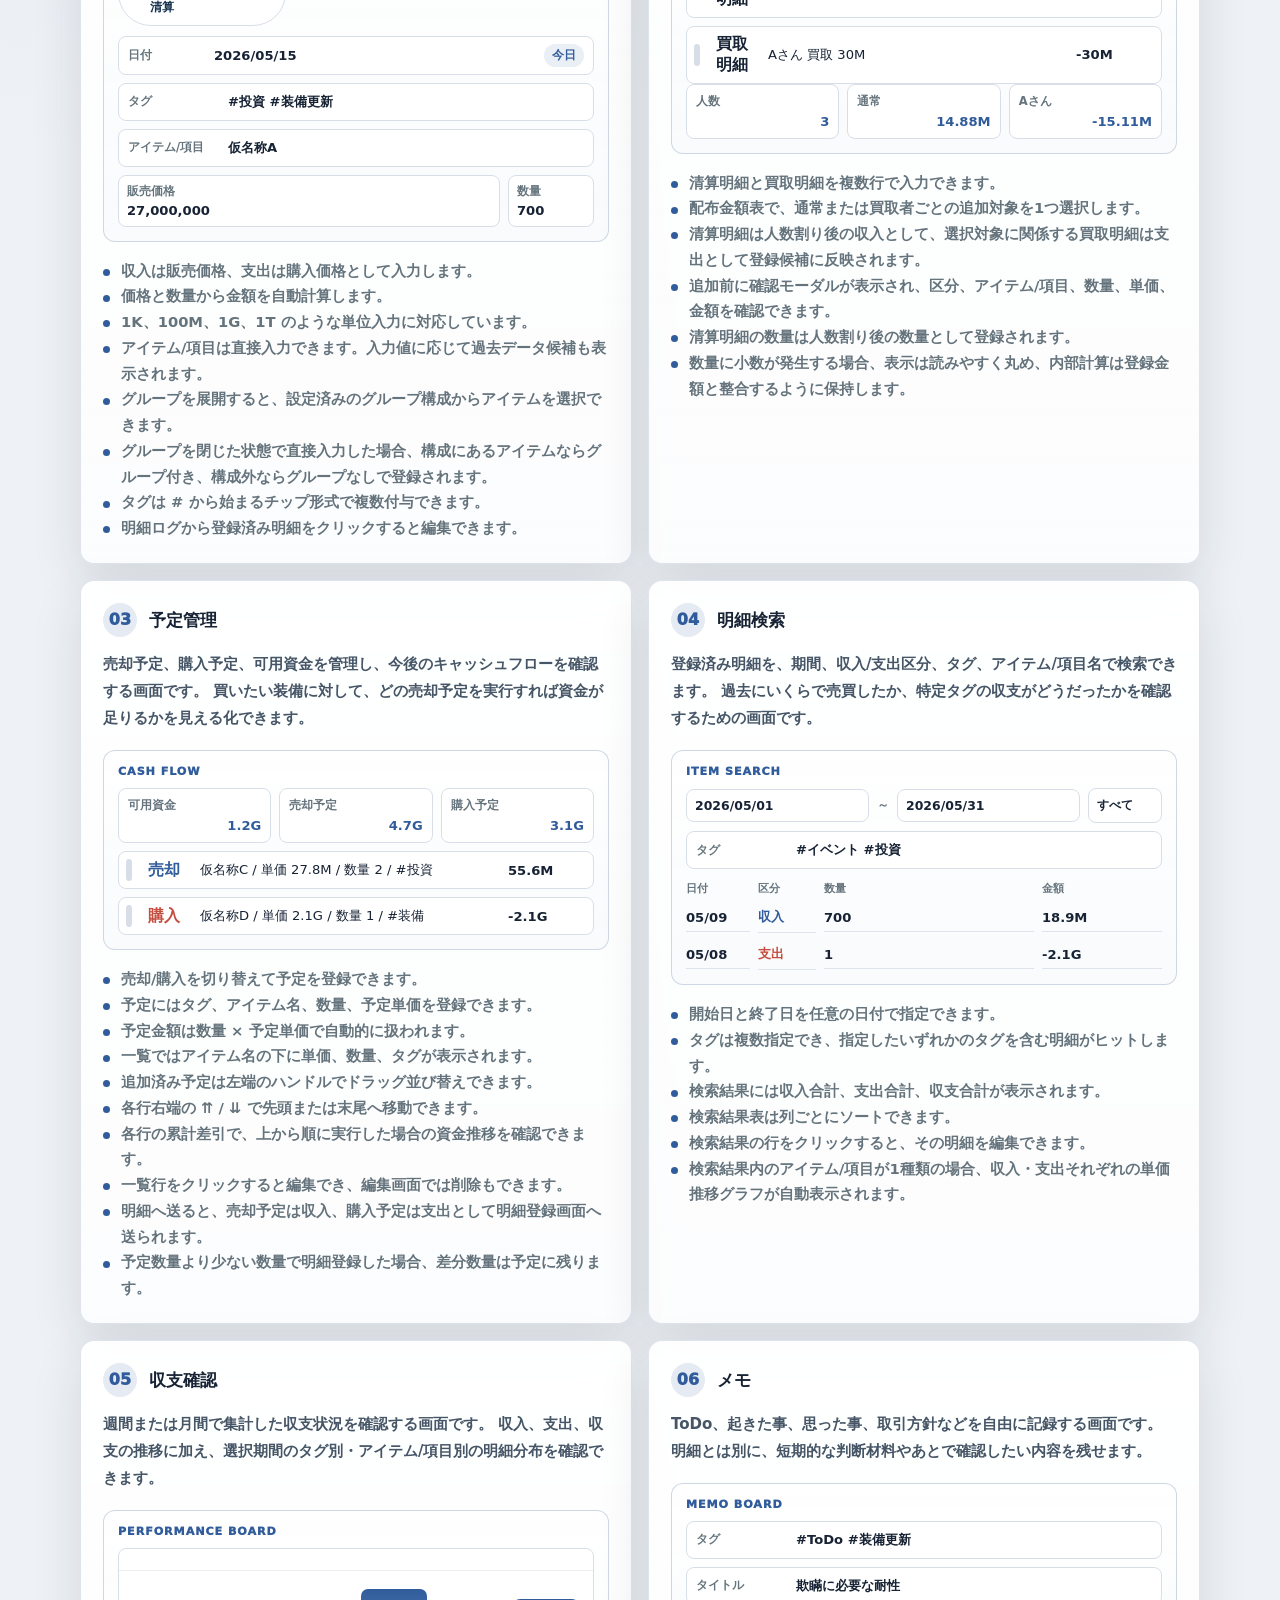
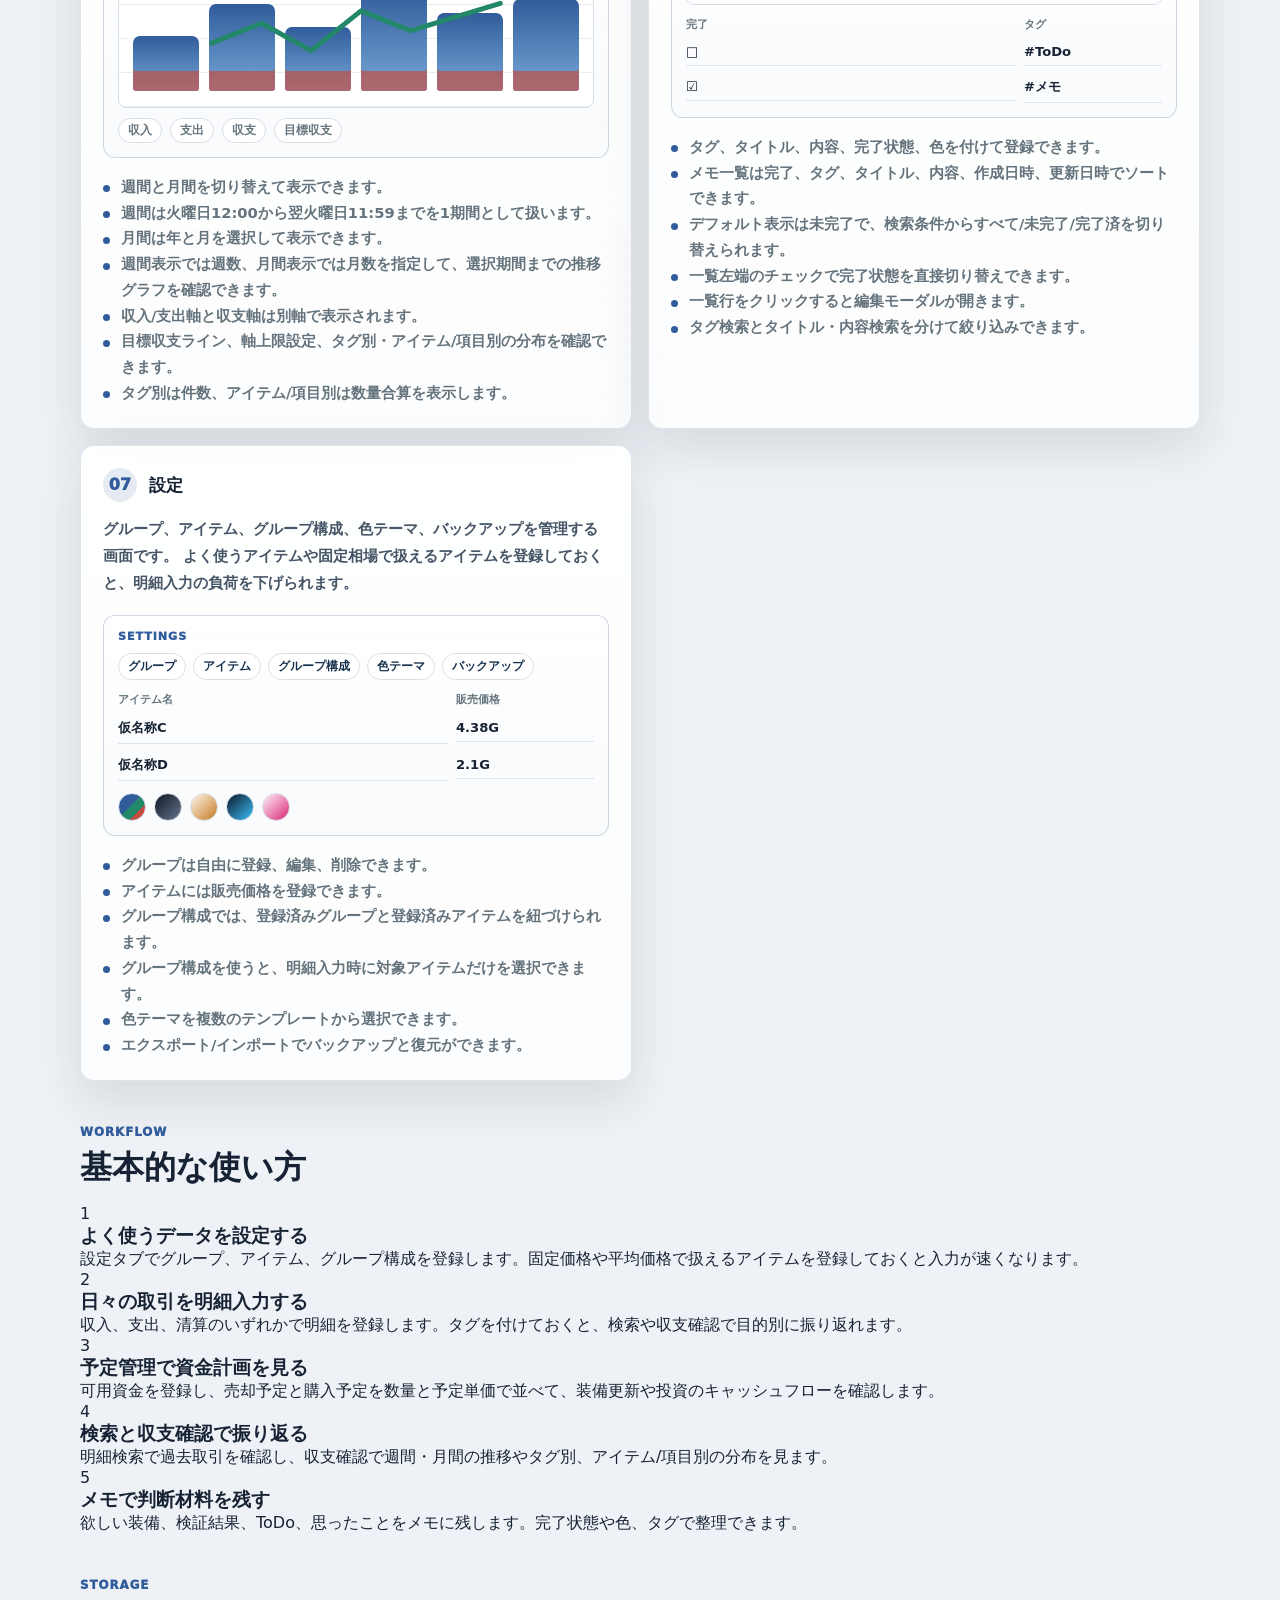
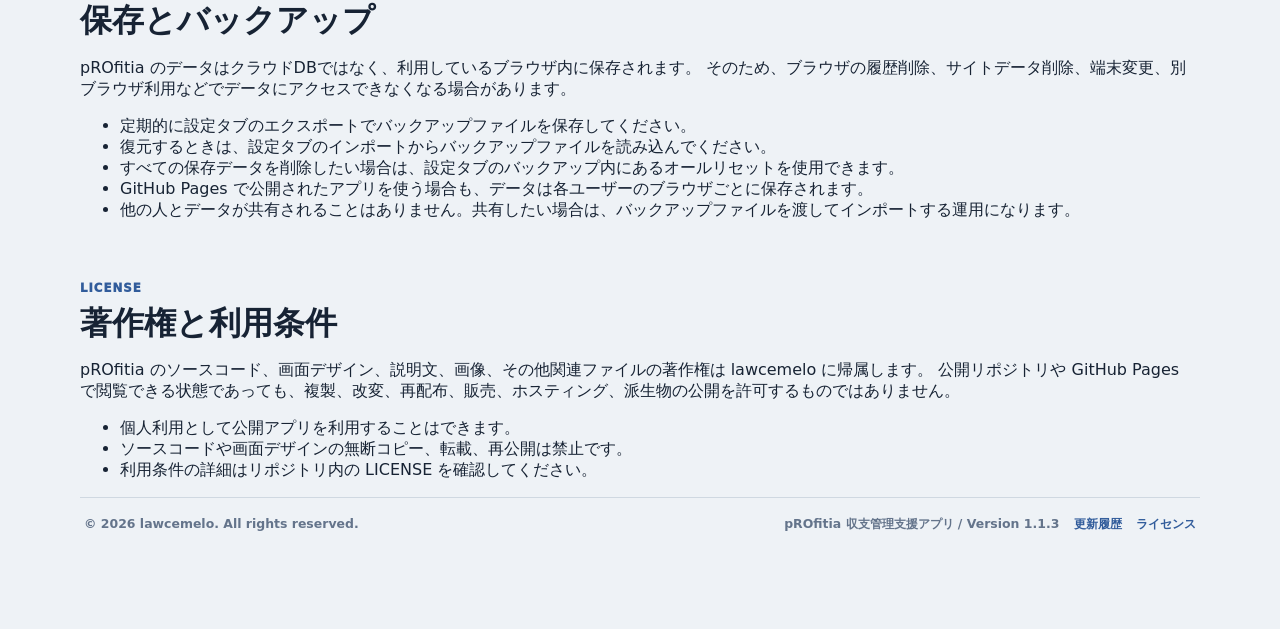
==== commit 4ebb50f4: "Release version 1.1.3" ====
--- a/guide.html
+++ b/guide.html
@@ -407,7 +407,7 @@
       <footer class="guide-footer">
         <span>© 2026 lawcemelo. All rights reserved.</span>
         <span>
-          pROfitia 収支管理支援アプリ / Version 1.1.1
+          pROfitia 収支管理支援アプリ / Version 1.1.3
           <a href="https://github.com/lawcemelo/pROfitia/blob/main/CHANGELOG.md" target="_blank" rel="noopener noreferrer">更新履歴</a>
           <a href="https://github.com/lawcemelo/pROfitia/blob/main/LICENSE" target="_blank" rel="noopener noreferrer">ライセンス</a>
         </span>
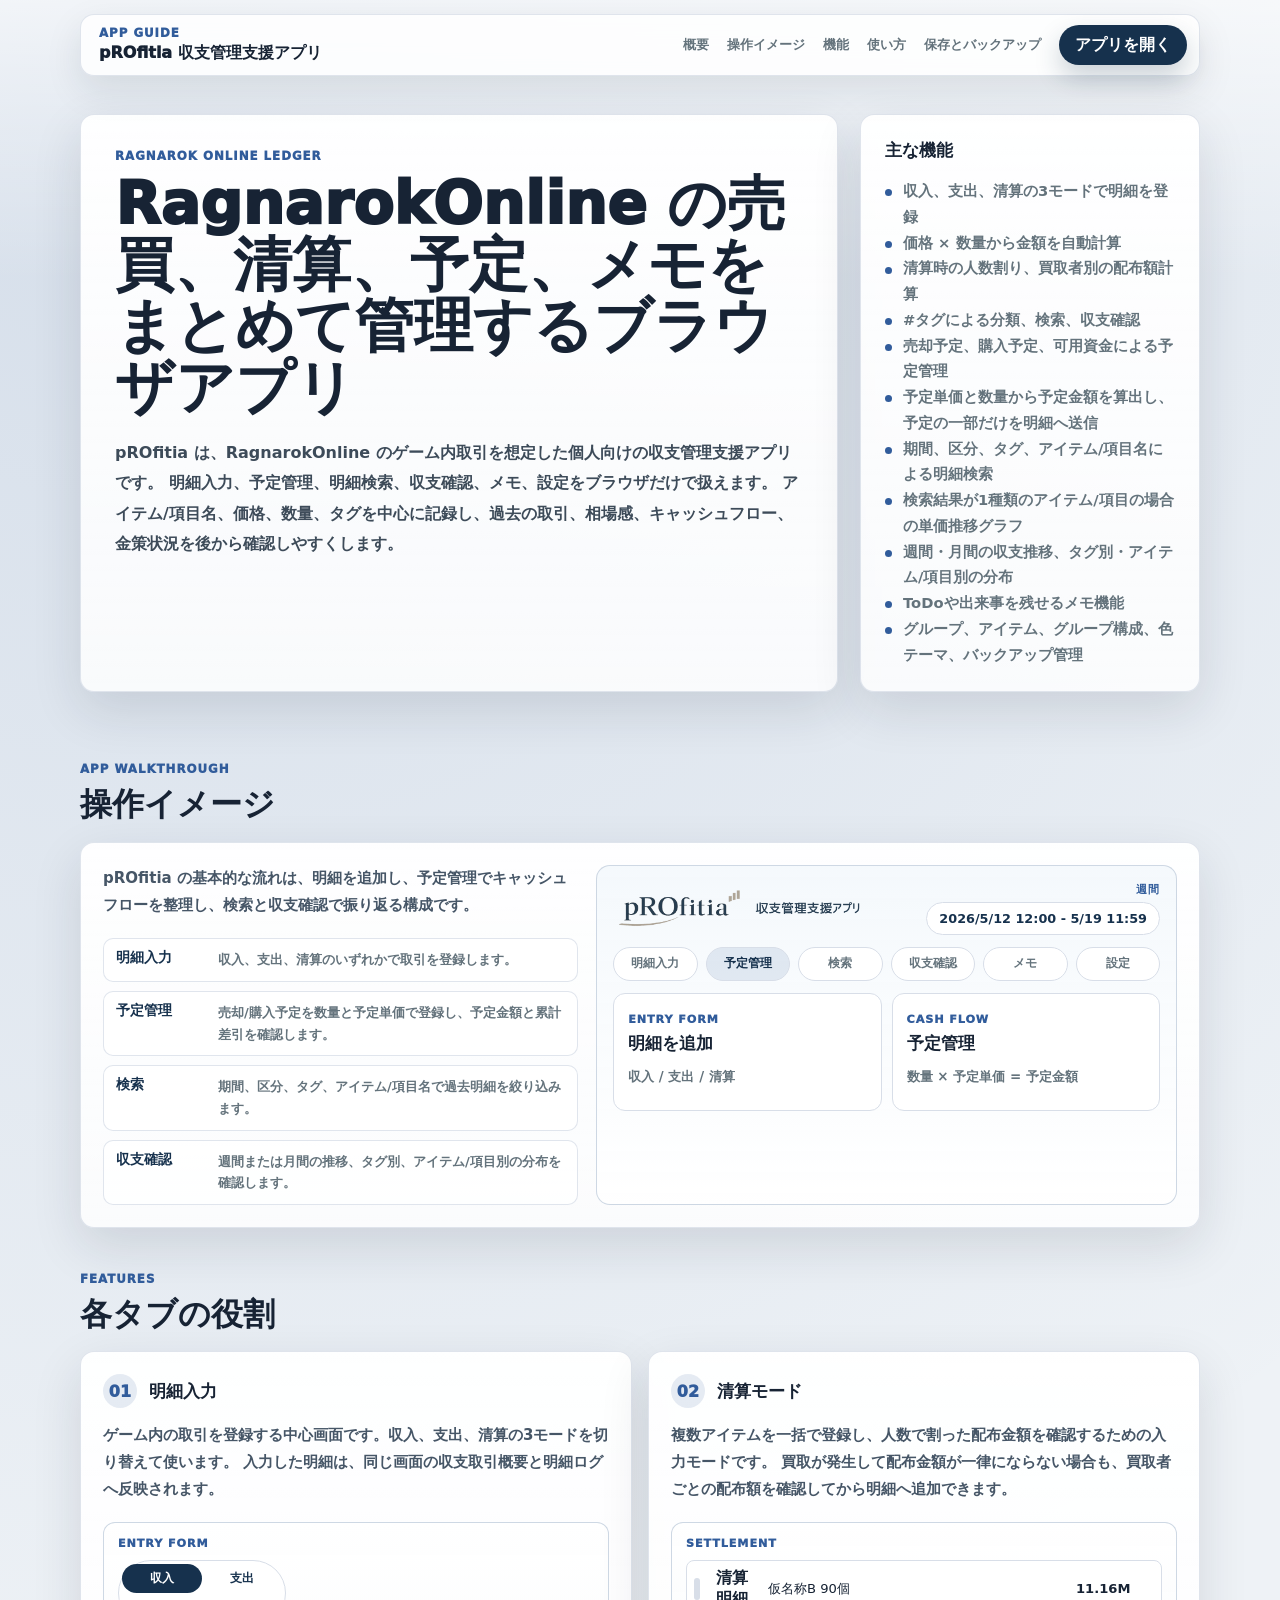
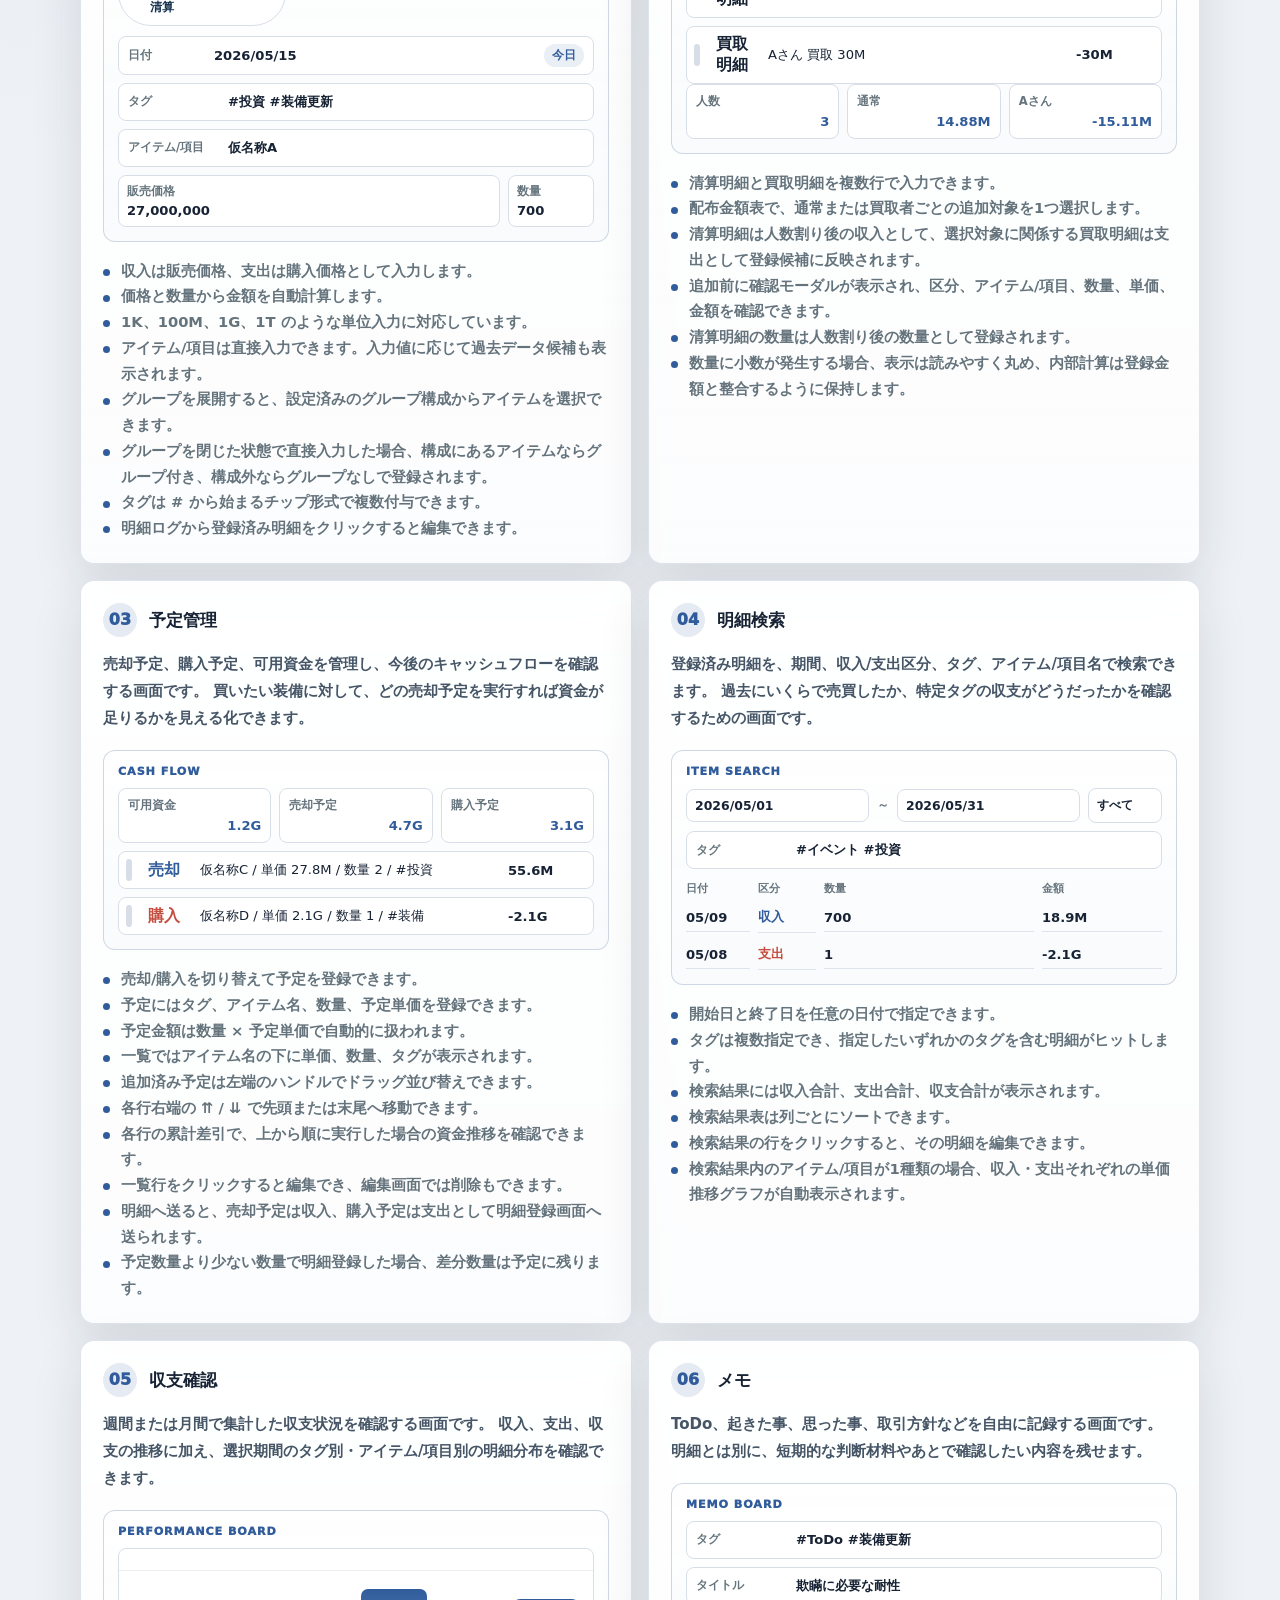
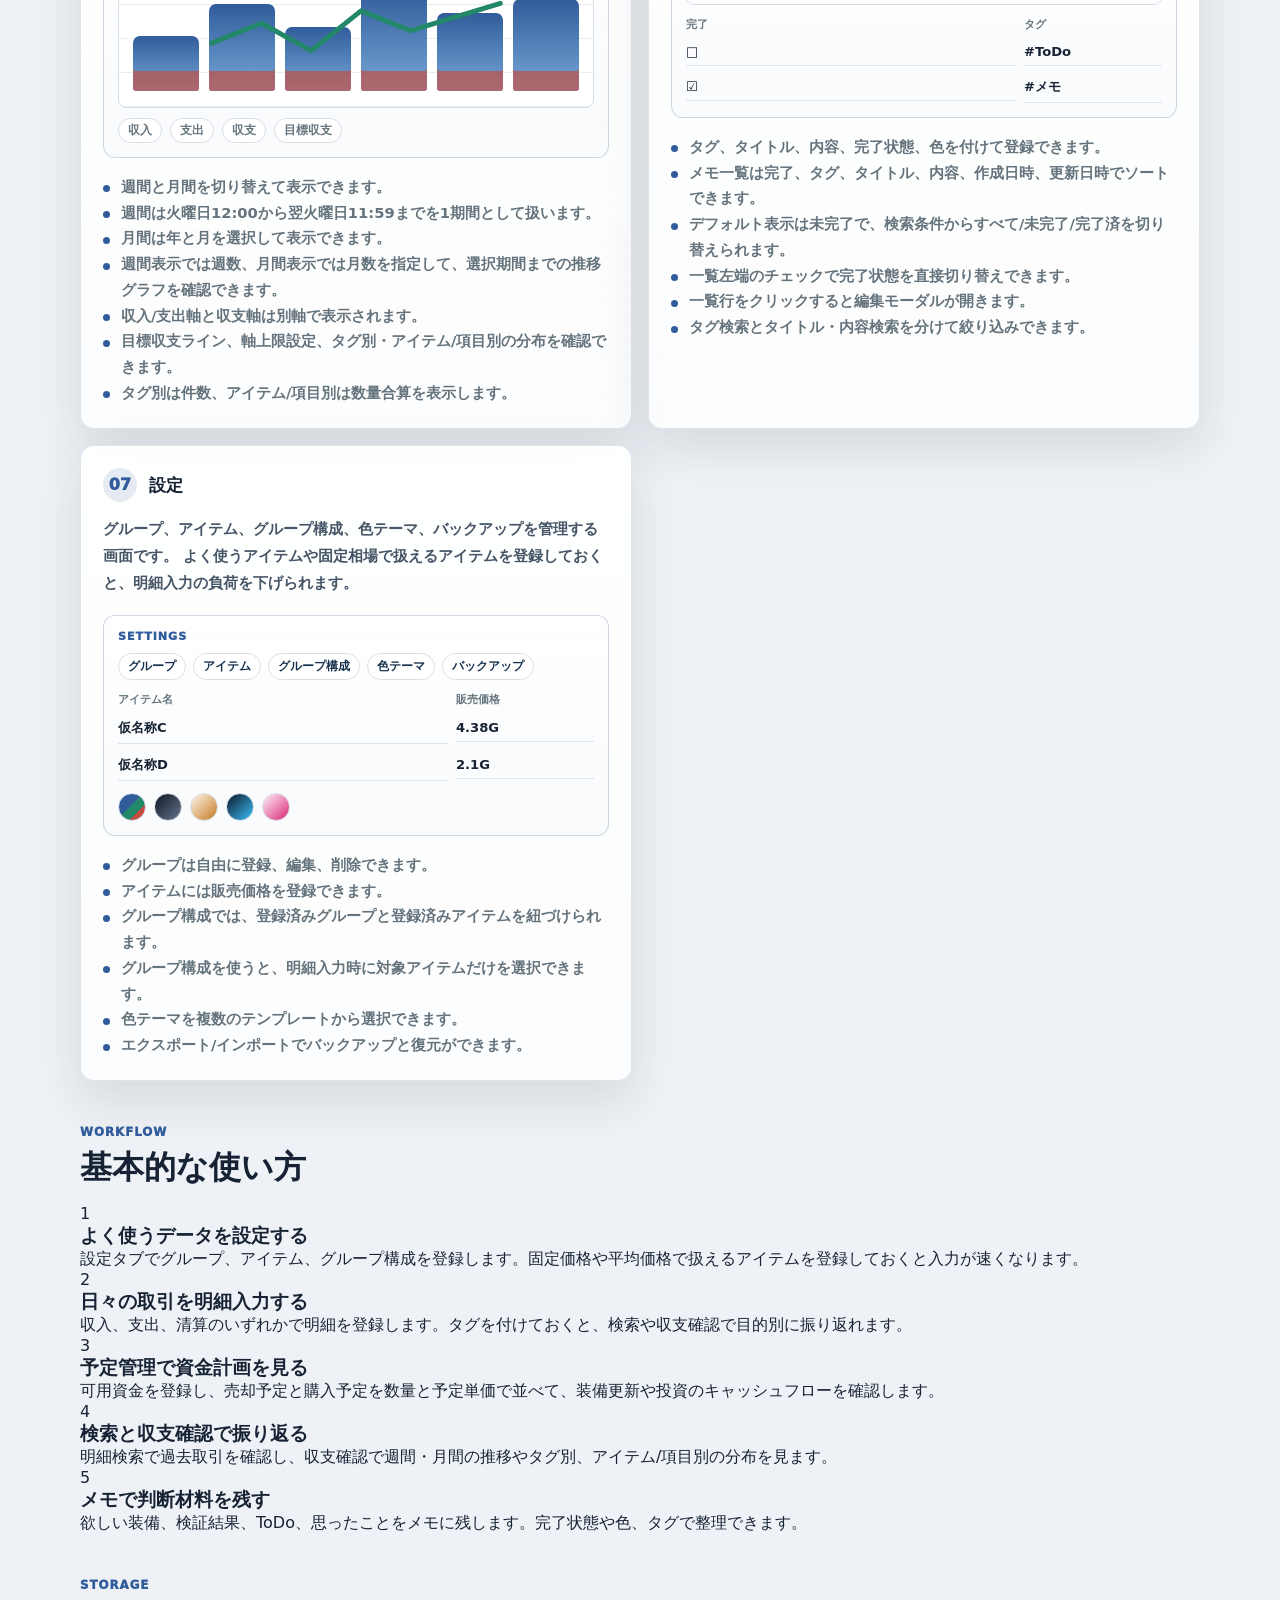
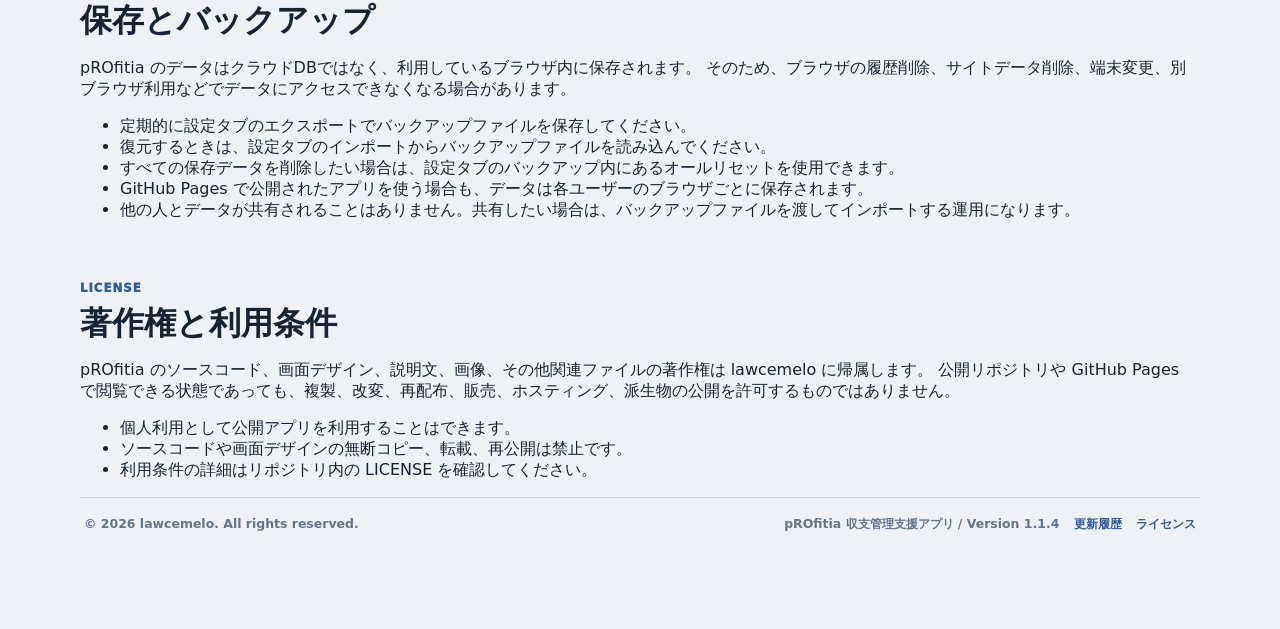
==== commit aef20a5f: "Release version 1.1.4" ====
--- a/guide.html
+++ b/guide.html
@@ -407,7 +407,7 @@
       <footer class="guide-footer">
         <span>© 2026 lawcemelo. All rights reserved.</span>
         <span>
-          pROfitia 収支管理支援アプリ / Version 1.1.3
+          pROfitia 収支管理支援アプリ / Version 1.1.4
           <a href="https://github.com/lawcemelo/pROfitia/blob/main/CHANGELOG.md" target="_blank" rel="noopener noreferrer">更新履歴</a>
           <a href="https://github.com/lawcemelo/pROfitia/blob/main/LICENSE" target="_blank" rel="noopener noreferrer">ライセンス</a>
         </span>
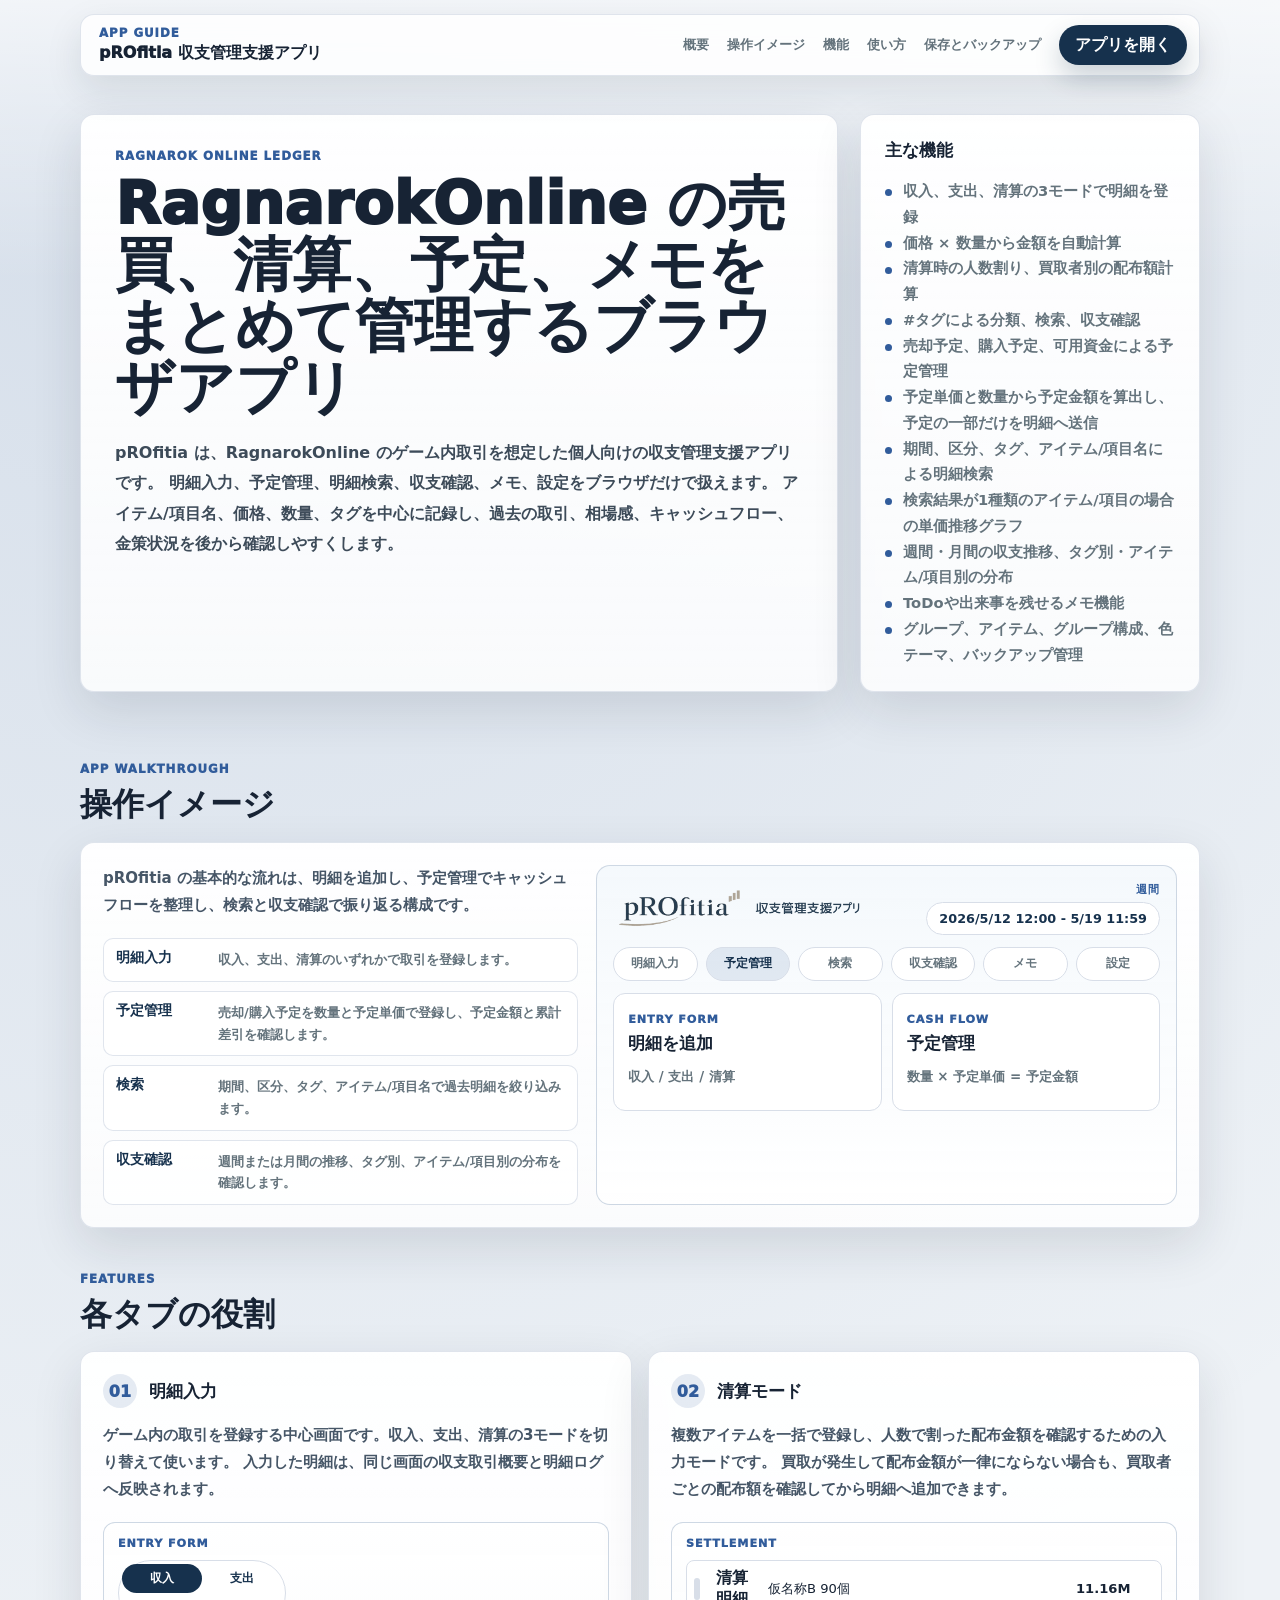
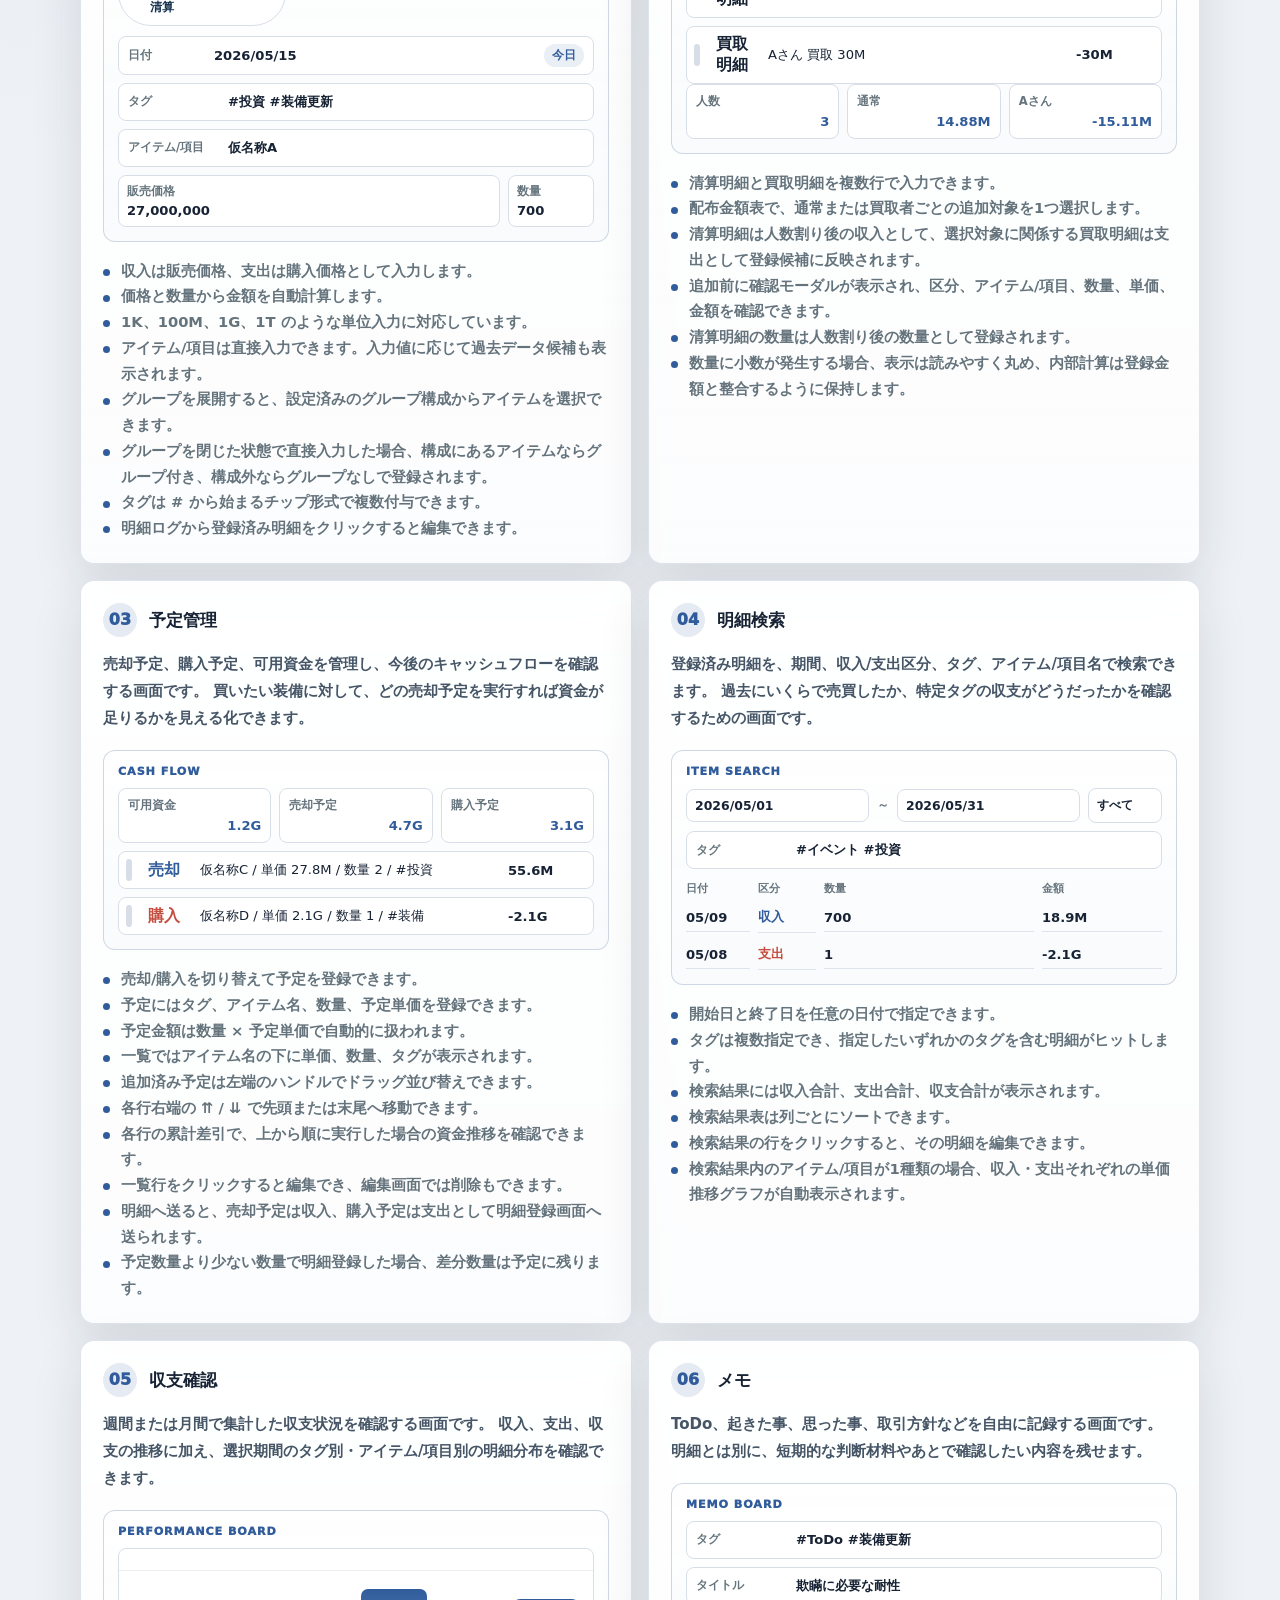
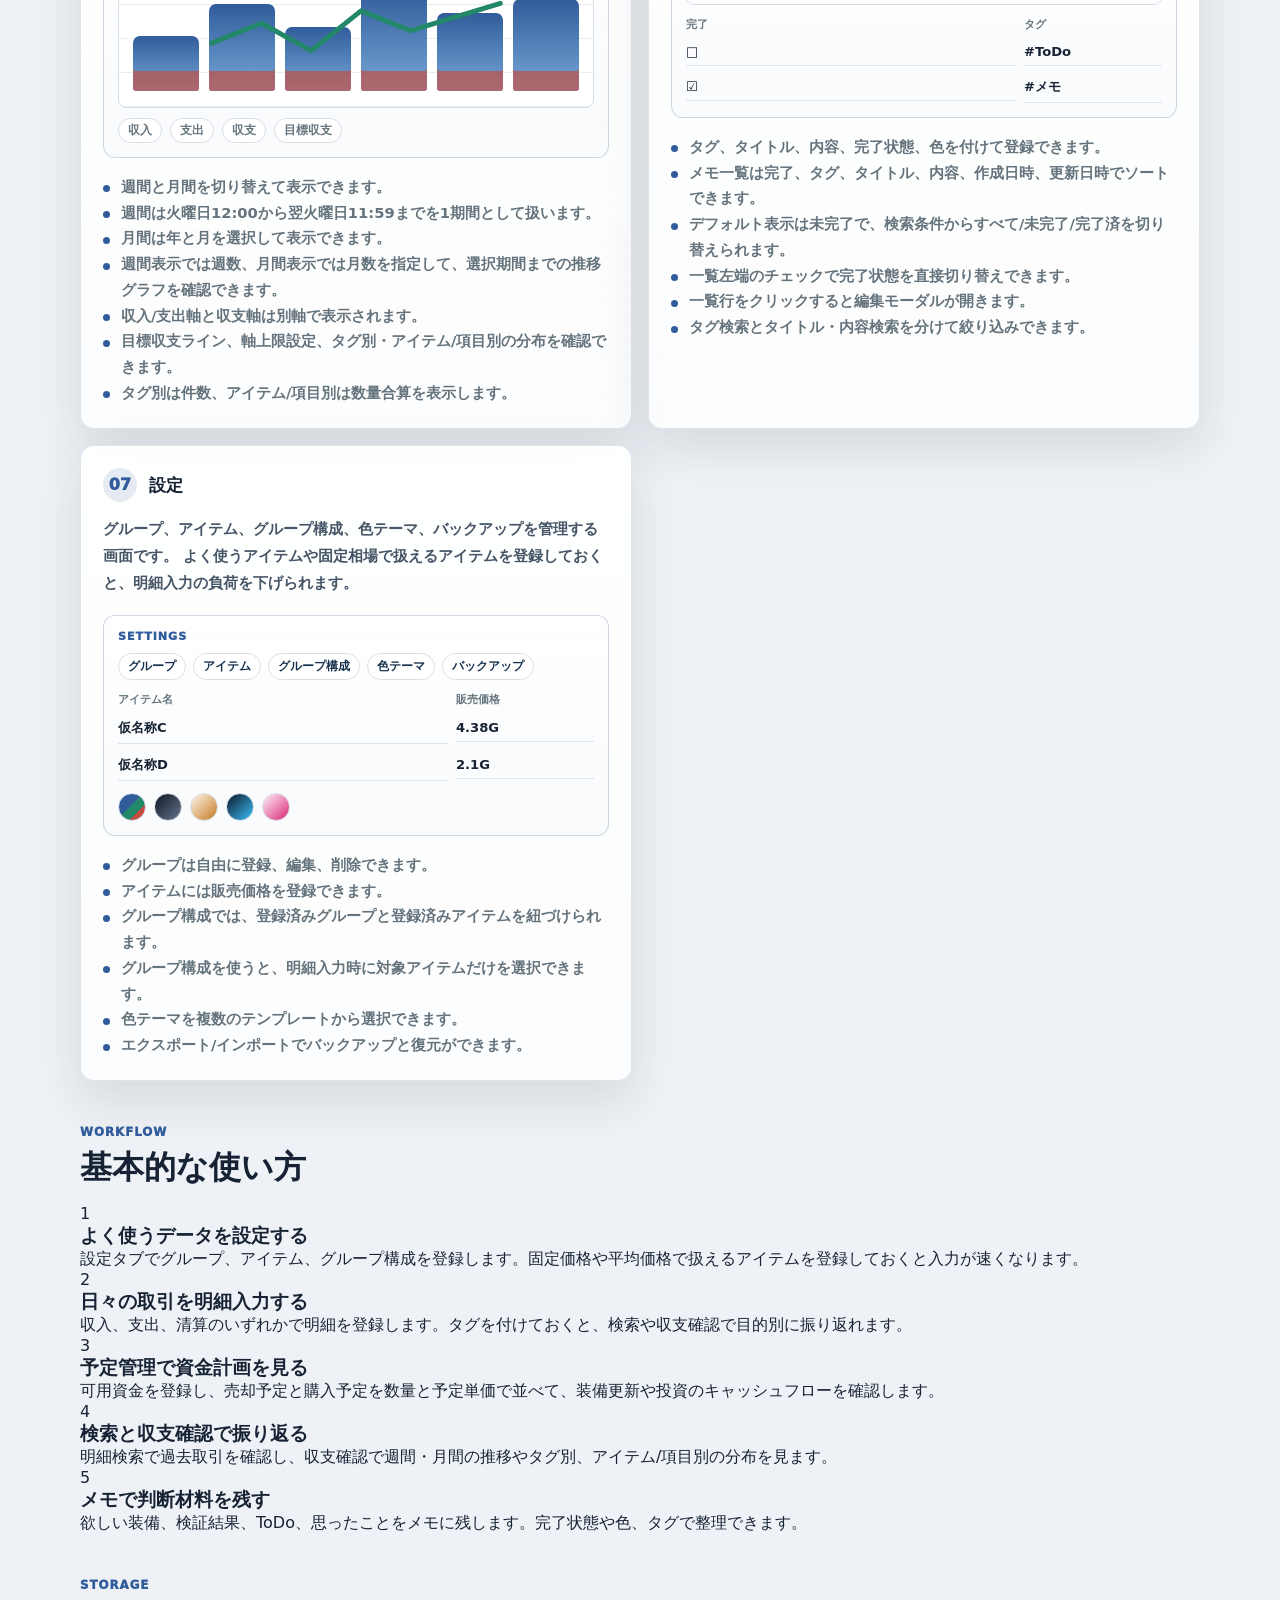
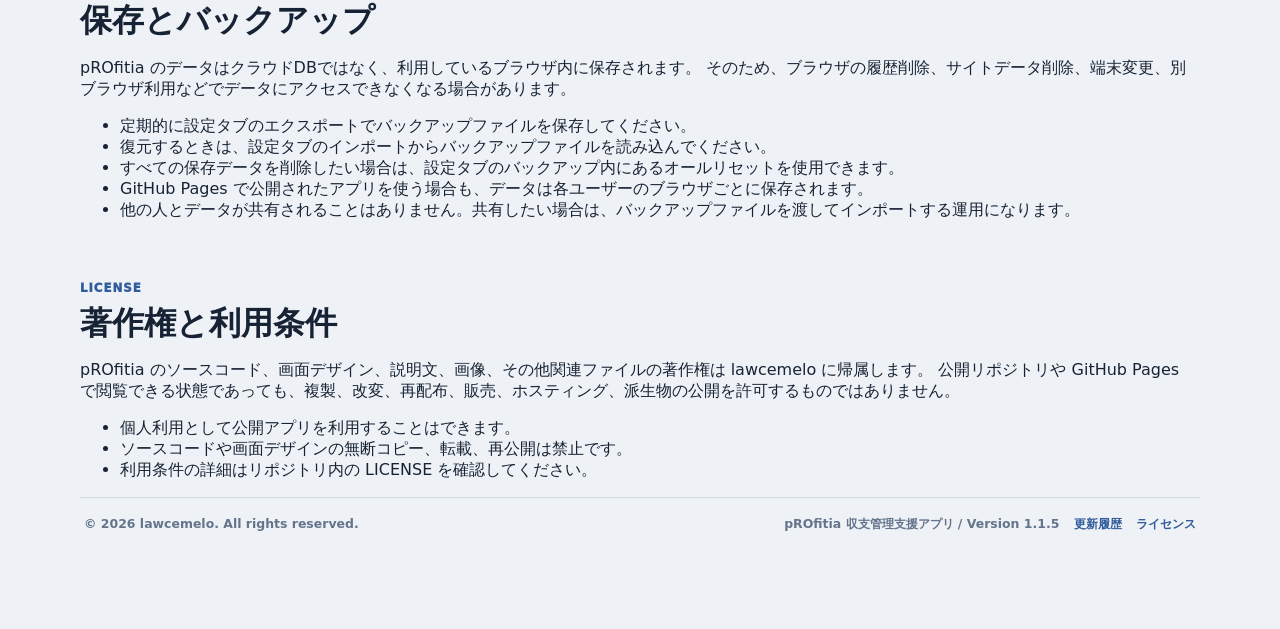
==== commit 3d5bb7a7: "Release version 1.1.5" ====
--- a/guide.html
+++ b/guide.html
@@ -407,7 +407,7 @@
       <footer class="guide-footer">
         <span>© 2026 lawcemelo. All rights reserved.</span>
         <span>
-          pROfitia 収支管理支援アプリ / Version 1.1.4
+          pROfitia 収支管理支援アプリ / Version 1.1.5
           <a href="https://github.com/lawcemelo/pROfitia/blob/main/CHANGELOG.md" target="_blank" rel="noopener noreferrer">更新履歴</a>
           <a href="https://github.com/lawcemelo/pROfitia/blob/main/LICENSE" target="_blank" rel="noopener noreferrer">ライセンス</a>
         </span>
